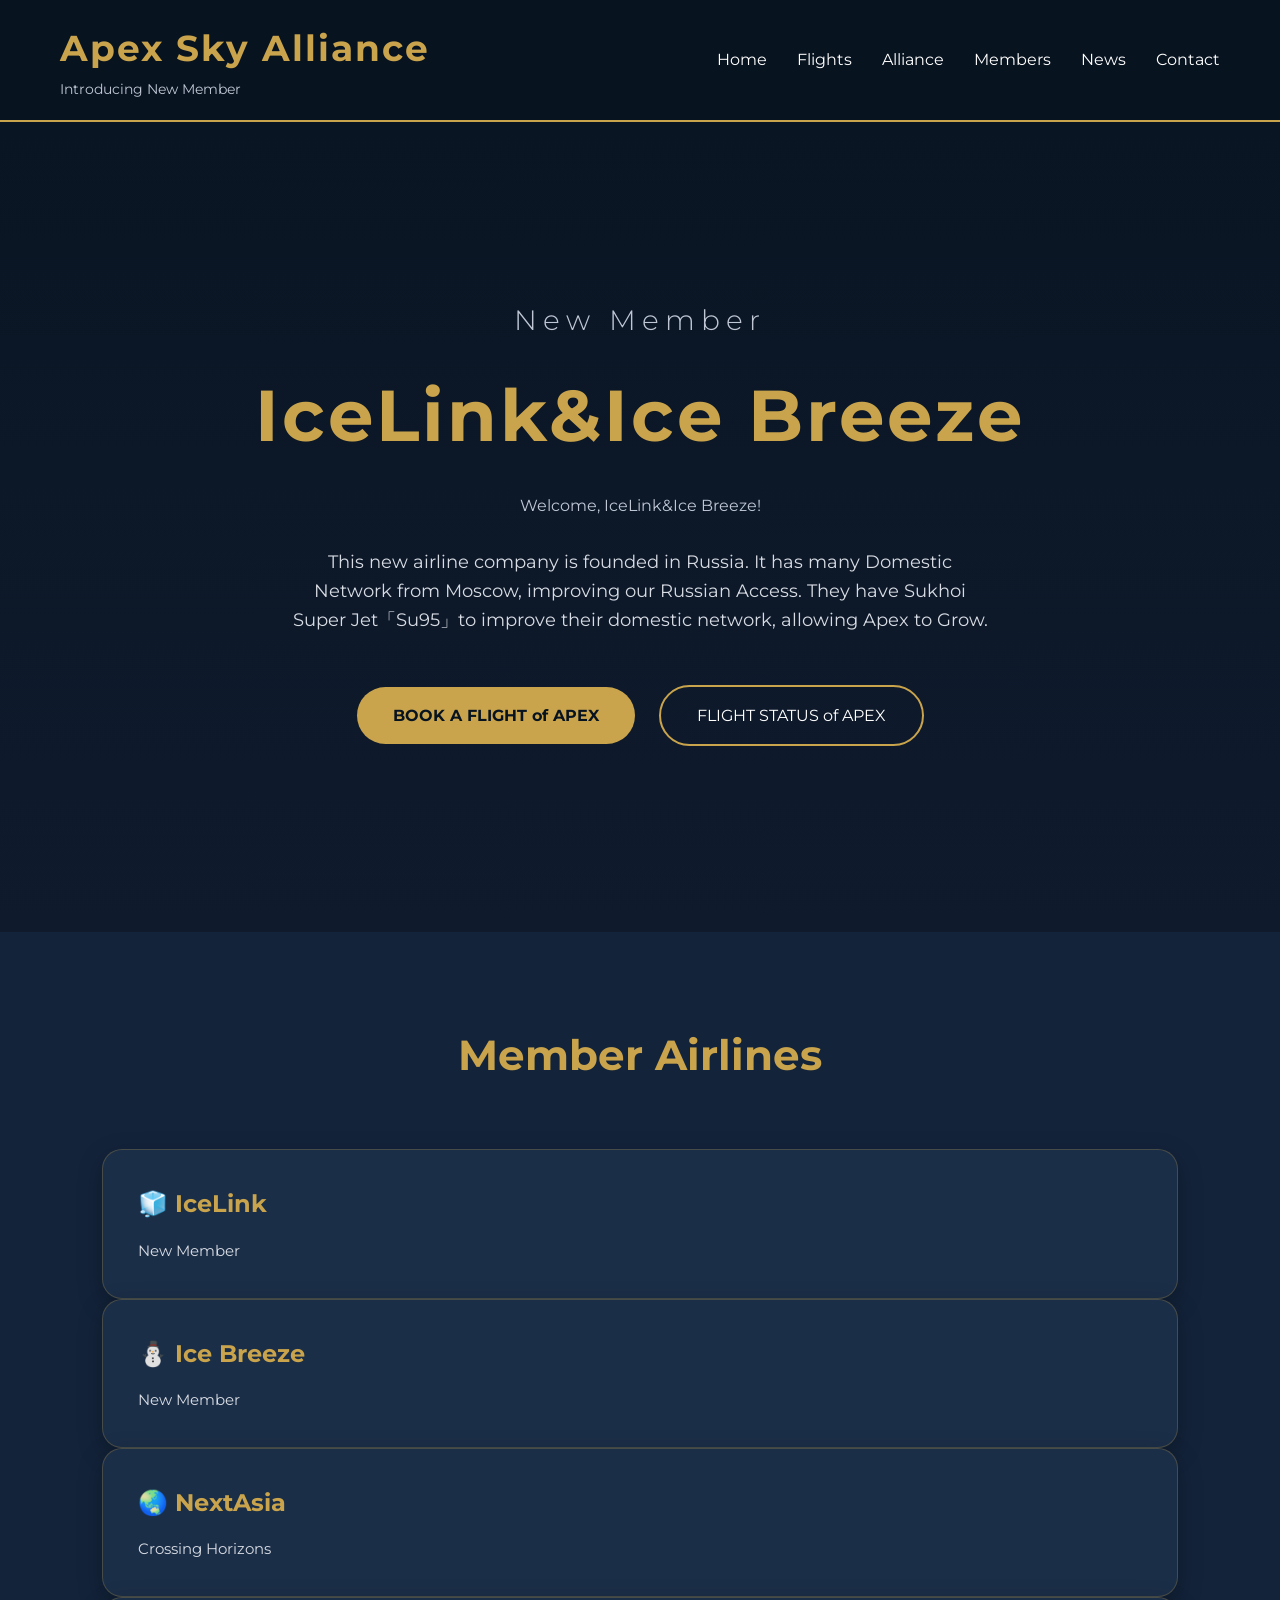
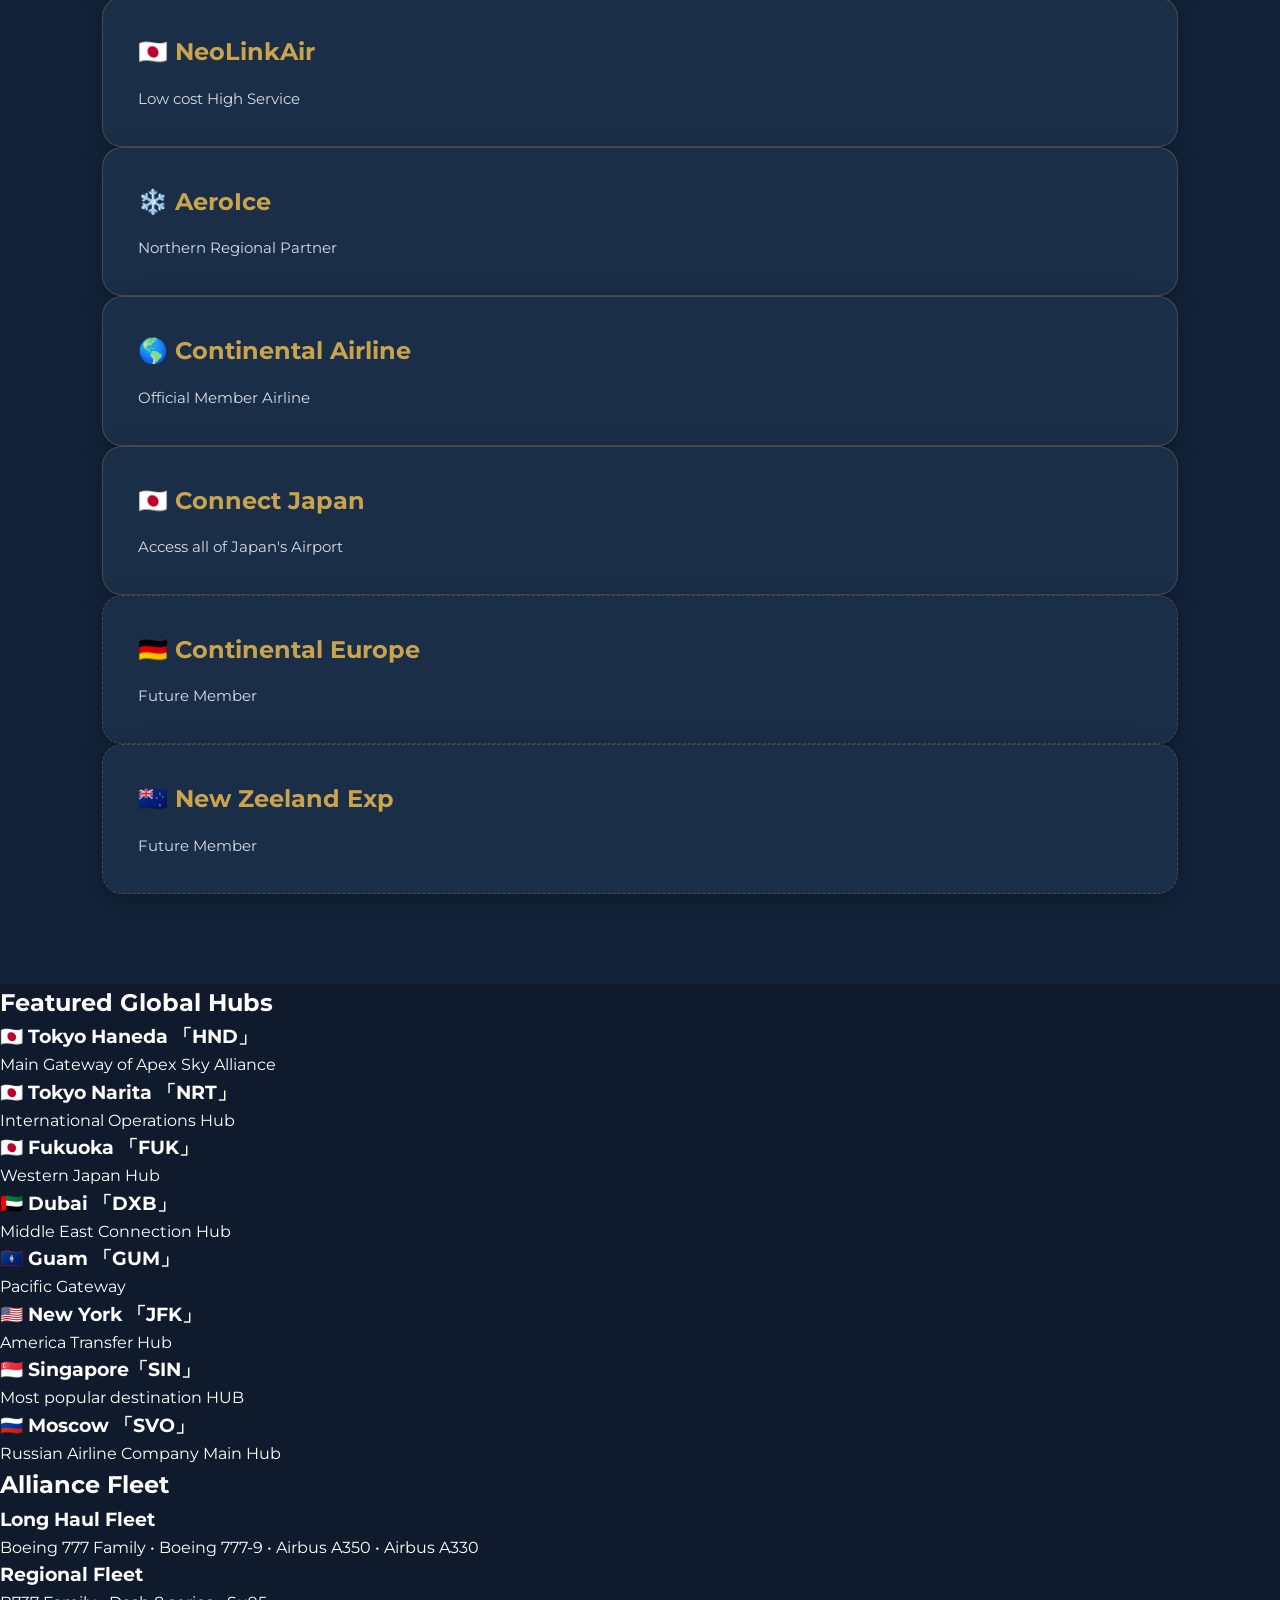
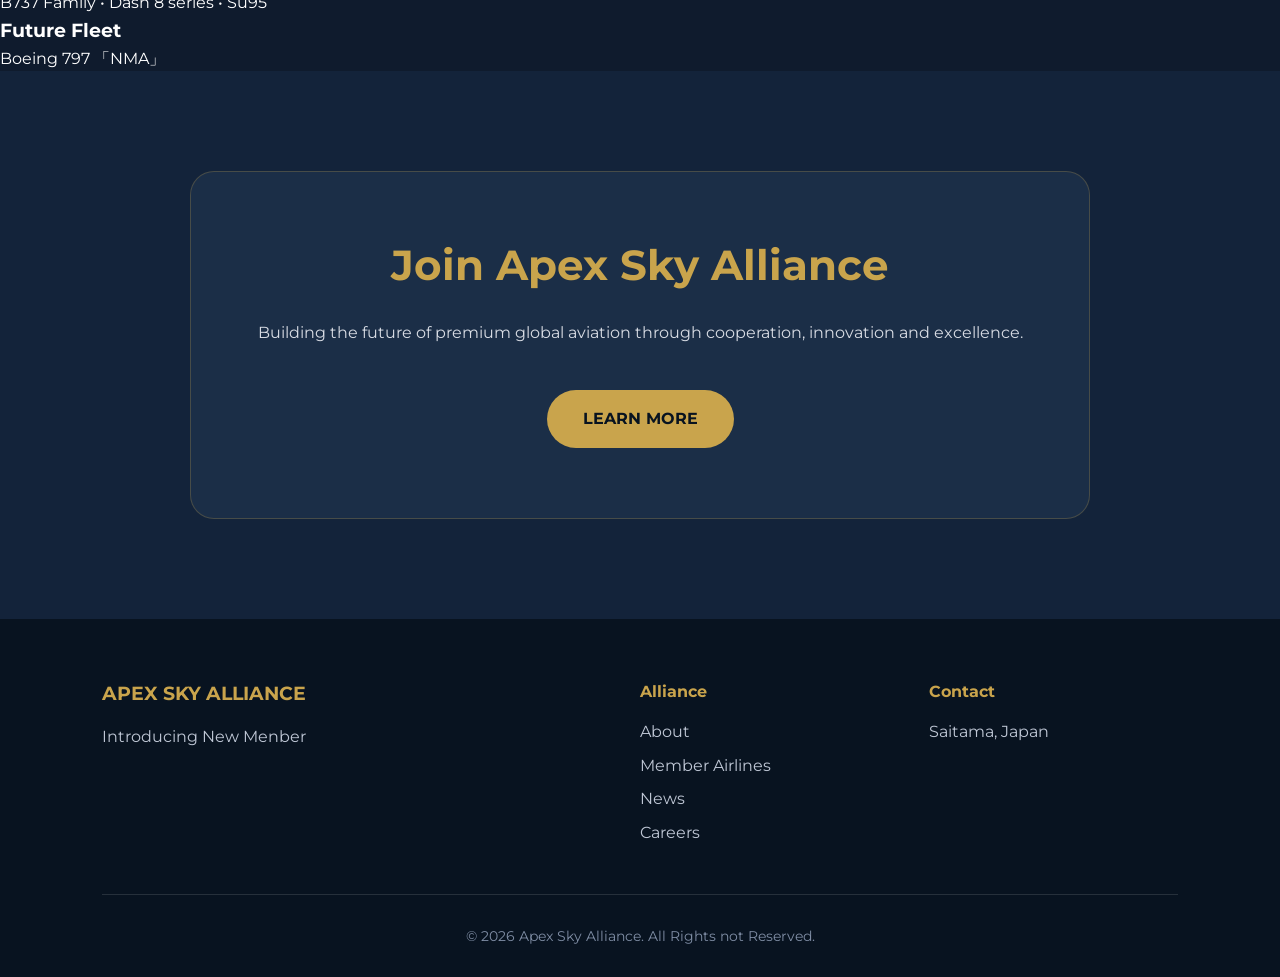
==== index.html @ 6e332acf "Fix spelling of 'Member' in index.html" ====
<!DOCTYPE html>
<html lang="en">

<head>

<meta charset="UTF-8">
<meta name="viewport" content="width=device-width, initial-scale=1.0">

<title>APEX Sky Alliance</title>

<link rel="stylesheet" href="style.css">

<link rel="preconnect" href="https://fonts.googleapis.com">

<link rel="preconnect" href="https://fonts.gstatic.com" crossorigin>

<link href="https://fonts.googleapis.com/css2?family=Montserrat:wght@300;400;500;600;700&display=swap" rel="stylesheet">

</head>

<body>

<header>

<div class="logo">

<h1>Apex Sky Alliance</h1>

<p>Introducing New Member</p>

</div>

<nav>

<ul>

<li><a href="#">Home</a></li>

<li><a href="#">Flights</a></li>

<li><a href="#">Alliance</a></li>

<li><a href="#">Members</a></li>

<li><a href="#">News</a></li>

<li><a href="#">Contact</a></li>

</ul>

</nav>

</header>

<section class="hero">

<div class="hero-content">

<h2>New Member</h2>

<h1>IceLink&Ice Breeze</h1>

<p class="subtitle">

Welcome, IceLink&Ice Breeze!

</p>

<p class="description">

This new airline company is founded in Russia. It has many Domestic Network from Moscow, improving our Russian Access.
They have Sukhoi Super Jet「Su95」to improve their domestic network, allowing Apex to Grow.



</p>

<div class="hero-buttons">

<a href="#" class="gold-btn">

BOOK A FLIGHT of APEX

</a>

<a href="#" class="outline-btn">

FLIGHT STATUS of APEX

</a>

</div>

</div>

</section>

<section class="members">

<h2>Member Airlines</h2>


  <div class="member-card">
<h3>🧊 IceLink</h3>
<p>New Member</p>
</div>

  <div class="member-card">
<h3>⛄️ Ice Breeze</h3>
<p>New Member</p>
</div>

<div class="member-card">
<h3>🌏 NextAsia</h3>
<p>Crossing Horizons</p>
</div>

<div class="member-card">
<h3>🇯🇵 NeoLinkAir</h3>
<p>Low cost High Service</p>
</div>

<div class="member-card">
<h3>❄️ AeroIce</h3>
<p>Northern Regional Partner</p>
</div>

<div class="member-card">
<h3>🌎 Continental Airline</h3>
<p>Official Member Airline</p>
</div>

  <div class="member-card">
<h3>🇯🇵 Connect Japan</h3>
<p>Access all of Japan's Airport</p>
</div>
</div>
  

  <div class="member-card future">
<h3>🇩🇪 Continental Europe</h3>
<p>Future Member</p>
</div>
</div>

  <div class="member-card future">
<h3>🇳🇿 New Zeeland Exp</h3>
<p>Future Member</p>
</div>
</div>


</section>

<section class="hubs">

<h2>Featured Global Hubs</h2>

<div class="hub-grid">

<div class="hub-card">
<h3>🇯🇵 Tokyo Haneda 「HND」</h3>
<p>Main Gateway of Apex Sky Alliance</p>
</div>

<div class="hub-card">
<h3>🇯🇵 Tokyo Narita 「NRT」</h3>
<p>International Operations Hub</p>
</div>

<div class="hub-card">
<h3>🇯🇵 Fukuoka 「FUK」</h3>
<p>Western Japan Hub</p>
</div>

<div class="hub-card">
<h3>🇦🇪 Dubai 「DXB」</h3>
<p>Middle East Connection Hub</p>
</div>

<div class="hub-card">
<h3>🇬🇺 Guam 「GUM」</h3>
<p>Pacific Gateway</p>
</div>

<div class="hub-card">
<h3>🇺🇸 New York 「JFK」</h3>
<p> America Transfer Hub</p>
</div>

<div class="hub-card">
<h3>🇸🇬 Singapore「SIN」</h3>
<p> Most popular destination HUB</p>
</div>

<div class="hub-card">
<h3>🇷🇺 Moscow 「SVO」</h3>
<p> Russian Airline Company Main Hub</p>
</div>

</div>

</section>

<section class="fleet">

<h2>Alliance Fleet</h2>

<div class="fleet-grid">

<div class="fleet-card">

<h3>Long Haul Fleet</h3>

<p>
Boeing 777 Family • Boeing 777-9 • Airbus A350 • Airbus A330
</p>

</div>

<div class="fleet-card">

<h3>Regional Fleet</h3>

<p>
B737 Family • Dash 8 series • Su95
</p>

</div>

<div class="fleet-card">

<h3>Future Fleet</h3>

<p>
Boeing 797 「NMA」
</p>

</div>

</div>

</section>

<section class="join">

<div class="join-box">

<h2>Join Apex Sky Alliance</h2>

<p>

Building the future of premium global aviation through
cooperation, innovation and excellence.

</p>

<a href="#" class="gold-btn">

LEARN MORE

</a>

</div>

</section>

<footer>

<div class="footer-container">

<div>

<h3>APEX SKY ALLIANCE</h3>

<p>Introducing New Menber</p>

</div>

<div>

<h4>Alliance</h4>

<ul>

<li>About</li>

<li>Member Airlines</li>

<li>News</li>

<li>Careers</li>

</ul>

</div>

<div>

<h4>Contact</h4>

<p>Saitama, Japan</p>

</div>

</div>

<hr>

<p class="copyright">

© 2026 Apex Sky Alliance. All Rights not Reserved.

</p>

</footer>

<script src="script.js"></script>

</body>

</html>
---- style.css ----
/* ===========================
   Apex Sky Alliance
   Official Style Sheet
=========================== */

*{
    margin:0;
    padding:0;
    box-sizing:border-box;
}

body{
    font-family:'Montserrat',sans-serif;
    background:#0F1B2D;
    color:#ffffff;
    line-height:1.6;
}

header{
    background:#081320;
    border-bottom:2px solid #C9A44C;
    display:flex;
    justify-content:space-between;
    align-items:center;
    padding:20px 60px;
}

.logo h1{
    color:#C9A44C;
    font-size:36px;
    letter-spacing:2px;
}

.logo p{
    color:#BFC7D5;
    font-size:14px;
}

nav ul{
    display:flex;
    gap:30px;
    list-style:none;
}

nav a{
    color:white;
    text-decoration:none;
    transition:0.3s;
}

nav a:hover{
    color:#C9A44C;
}

.hero{
    padding:120px 10%;
    text-align:center;
}

.hero h1{
    font-size:64px;
    color:#C9A44C;
}

.hero h2{
    font-size:28px;
    font-weight:300;
}

.subtitle{
    color:#BFC7D5;
    margin-top:20px;
}

/* ===========================
   Hero Section
=========================== */

.hero{

    min-height:90vh;

    display:flex;

    justify-content:center;

    align-items:center;

    text-align:center;

    background:linear-gradient(rgba(8,19,32,0.75),
    rgba(15,27,45,0.90)),
    url("images/hero.jpg");

    background-size:cover;

    background-position:center;

    padding:80px 30px;

}

.hero-content{

    max-width:900px;

}

.hero h2{

    color:#BFC7D5;

    letter-spacing:6px;

    font-weight:300;

    margin-bottom:15px;

}

.hero h1{

    font-size:72px;

    color:#C9A44C;

    margin-bottom:20px;

    letter-spacing:3px;

}

.description{

    color:#D8DCE4;

    font-size:18px;

    max-width:700px;

    margin:30px auto;

}

.hero-buttons{

    margin-top:40px;

}

.gold-btn{

    display:inline-block;

    background:#C9A44C;

    color:#081320;

    text-decoration:none;

    padding:16px 36px;

    border-radius:40px;

    font-weight:700;

    margin:10px;

    transition:0.3s;

}

.gold-btn:hover{

    background:#E4C36A;

    transform:translateY(-3px);

}

.outline-btn{

    display:inline-block;

    border:2px solid #C9A44C;

    color:white;

    text-decoration:none;

    padding:16px 36px;

    border-radius:40px;

    margin:10px;

    transition:0.3s;

}

.outline-btn:hover{

    background:#C9A44C;

    color:#081320;

}

/* ===========================
   Member Airlines
=========================== */

.members{

    padding:90px 8%;

    background:#13233A;

}

.members h2{

    text-align:center;

    color:#C9A44C;

    font-size:42px;

    margin-bottom:60px;

}

.member-grid{

    display:grid;

    grid-template-columns:repeat(auto-fit,minmax(280px,1fr));

    gap:30px;

}

.member-card{

    background:#1B2E47;

    border:1px solid rgba(201,164,76,0.25);

    border-radius:20px;

    padding:35px;

    transition:.35s;

    box-shadow:0 8px 25px rgba(0,0,0,.25);

}

.member-card:hover{

    transform:translateY(-8px);

    border-color:#C9A44C;

    box-shadow:0 15px 35px rgba(201,164,76,.25);

}

.member-card h3{

    color:#C9A44C;

    font-size:24px;

    margin-bottom:15px;

}

.member-card p{

    color:#D8DCE4;

    font-size:15px;

}

.future{

    opacity:.75;

    border-style:dashed;

}

/* ===========================
   Statistics
=========================== */

.statistics{

    padding:90px 8%;

    background:#0F1B2D;

}

.statistics h2{

    text-align:center;

    color:#C9A44C;

    margin-bottom:50px;

    font-size:42px;

}

.stats-grid{

    display:grid;

    grid-template-columns:repeat(auto-fit,minmax(220px,1fr));

    gap:30px;

}

.stat{

    background:#1B2E47;

    border-radius:18px;

    text-align:center;

    padding:40px 20px;

}

.stat h1{

    font-size:56px;

    color:#C9A44C;

}

.stat p{

    color:#D8DCE4;

    margin-top:10px;

}

/* ===========================
   Alliance Network
=========================== */

.network{

    padding:100px 8%;

    background:#13233A;

}

.network h2{

    text-align:center;

    color:#C9A44C;

    font-size:42px;

    margin-bottom:60px;

}

.network-container{

    display:grid;

    grid-template-columns:1.3fr 1fr;

    gap:50px;

    align-items:center;

}

.network-map img{

    width:100%;

    border-radius:20px;

    box-shadow:0 15px 40px rgba(0,0,0,.35);

}

.network-info{

    background:#1B2E47;

    padding:40px;

    border-radius:20px;

    border:1px solid rgba(201,164,76,.25);

}

.network-info h3{

    color:#C9A44C;

    margin-bottom:20px;

    font-size:30px;

}

.network-info p{

    margin:15px 0;

    color:#D8DCE4;

}

/* ===========================
   News
=========================== */

.news{

    padding:100px 8%;

    background:#0F1B2D;

}

.news h2{

    text-align:center;

    color:#C9A44C;

    margin-bottom:60px;

    font-size:42px;

}

.news-container{

    display:grid;

    grid-template-columns:repeat(auto-fit,minmax(300px,1fr));

    gap:30px;

}

.news-card{

    background:#1B2E47;

    padding:35px;

    border-radius:20px;

    transition:.3s;

}

.news-card:hover{

    transform:translateY(-8px);

}

.news-card h3{

    color:#C9A44C;

    margin-bottom:20px;

}

.news-card p{

    color:#D8DCE4;

}

/* ===========================
   Footer
=========================== */

.join{

    padding:100px 8%;

    background:#13233A;

}

.join-box{

    max-width:900px;

    margin:auto;

    text-align:center;

    background:#1B2E47;

    border-radius:24px;

    padding:60px 40px;

    border:1px solid rgba(201,164,76,.25);

}

.join-box h2{

    color:#C9A44C;

    font-size:42px;

    margin-bottom:20px;

}

.join-box p{

    color:#D8DCE4;

    margin-bottom:35px;

}

footer{

    background:#081320;

    padding:60px 8% 30px;

}

.footer-container{

    display:grid;

    grid-template-columns:2fr 1fr 1fr;

    gap:40px;

    margin-bottom:40px;

}

.footer-container h3,
.footer-container h4{

    color:#C9A44C;

    margin-bottom:15px;

}

.footer-container p,
.footer-container li{

    color:#BFC7D5;

    list-style:none;

    margin:8px 0;

}

footer hr{

    border:none;

    border-top:1px solid rgba(255,255,255,.12);

    margin:30px 0;

}

.copyright{

    text-align:center;

    color:#7F8DA4;

    font-size:14px;

}

/* ===========================
   Responsive
=========================== */

@media (max-width:900px){

header{

    flex-direction:column;

    gap:20px;

    padding:25px;

}

nav ul{

    flex-wrap:wrap;

    justify-content:center;

    gap:18px;

}

.hero h1{

    font-size:46px;

}

.network-container{

    grid-template-columns:1fr;

}

.footer-container{

    grid-template-columns:1fr;

    text-align:center;

}

}
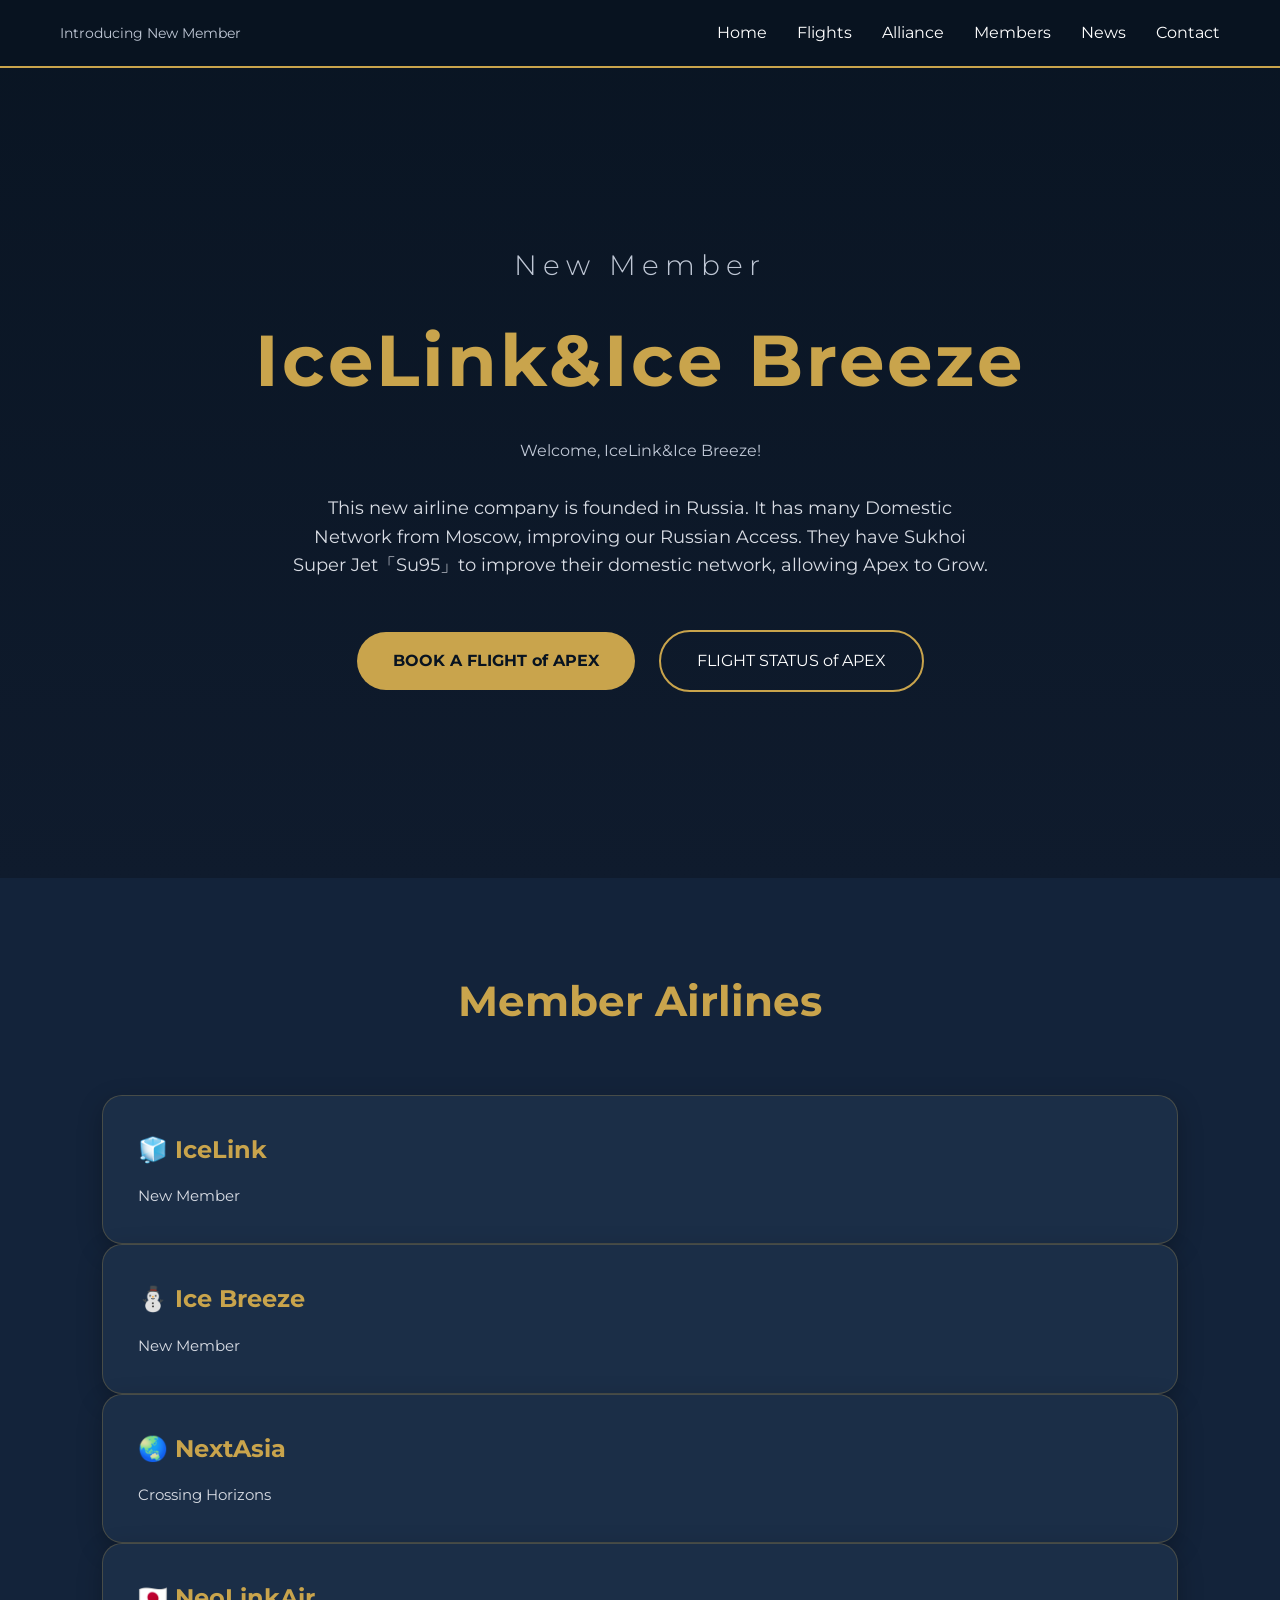
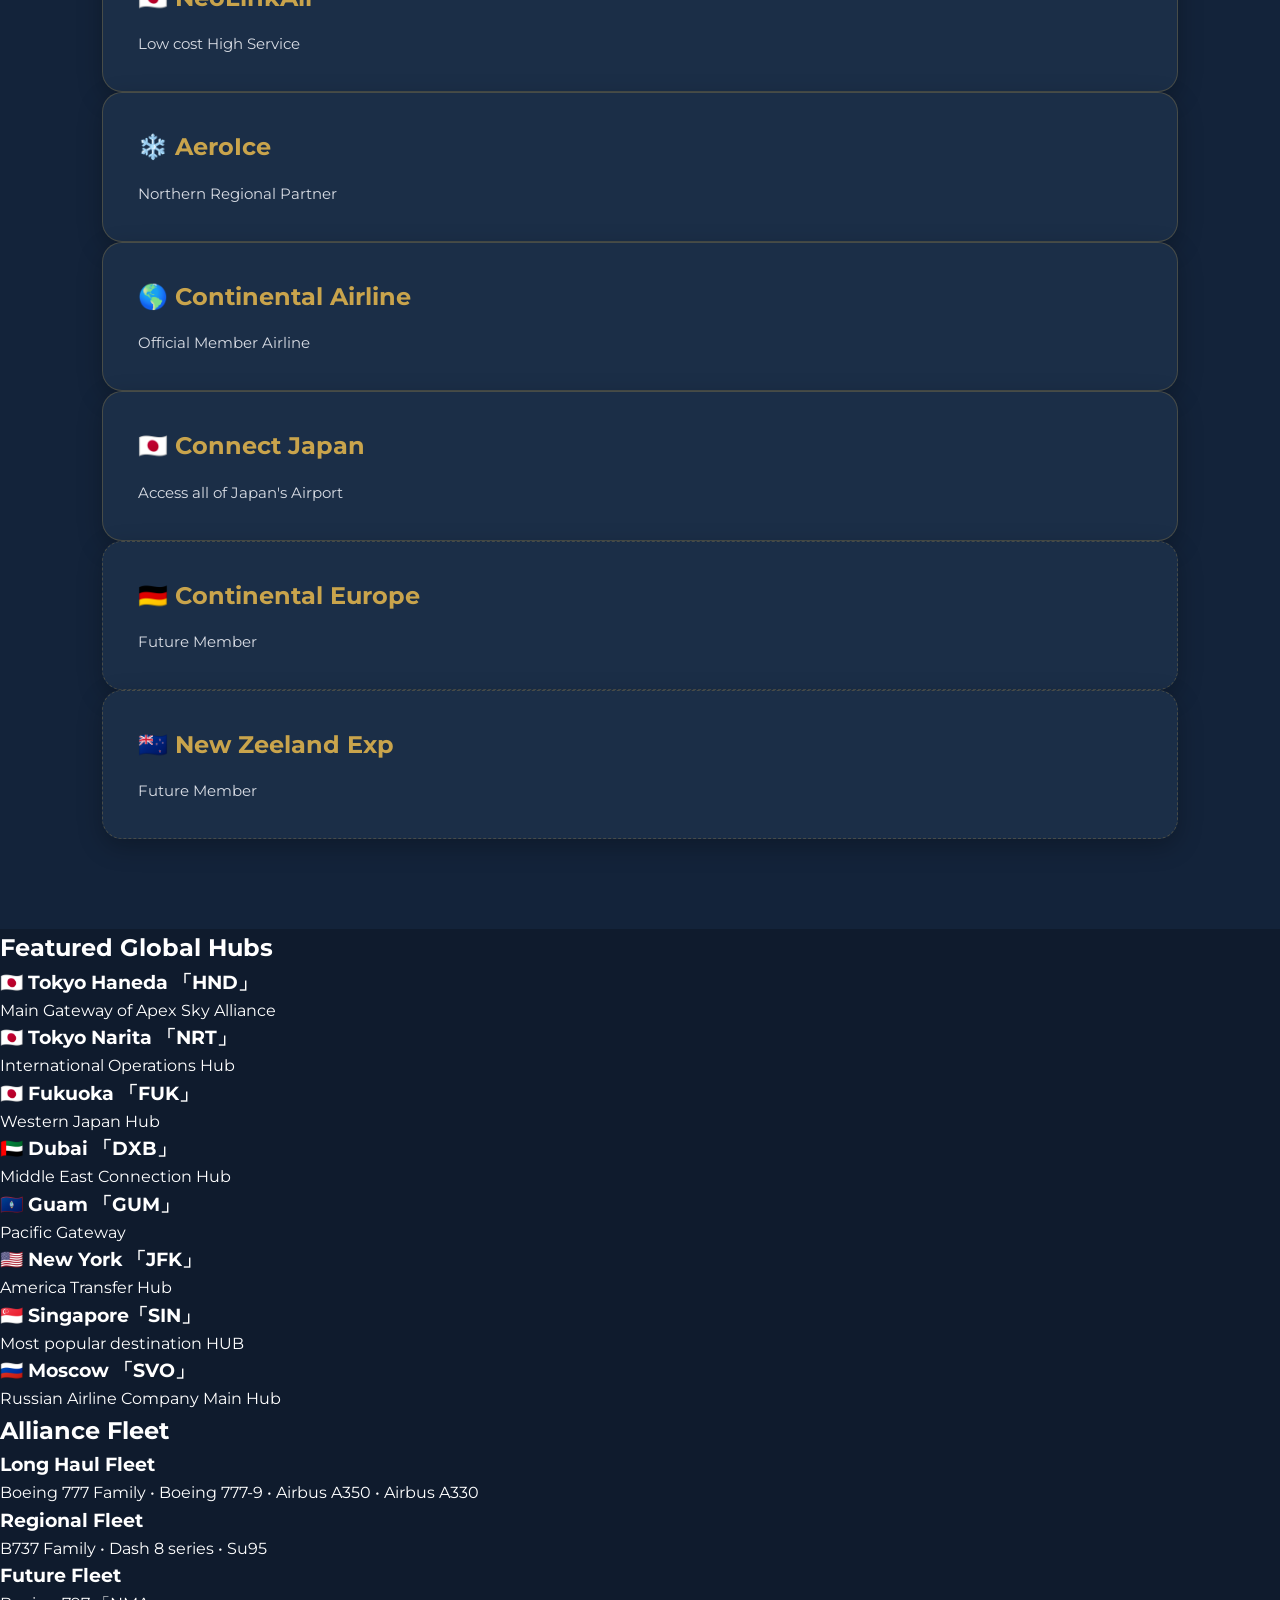
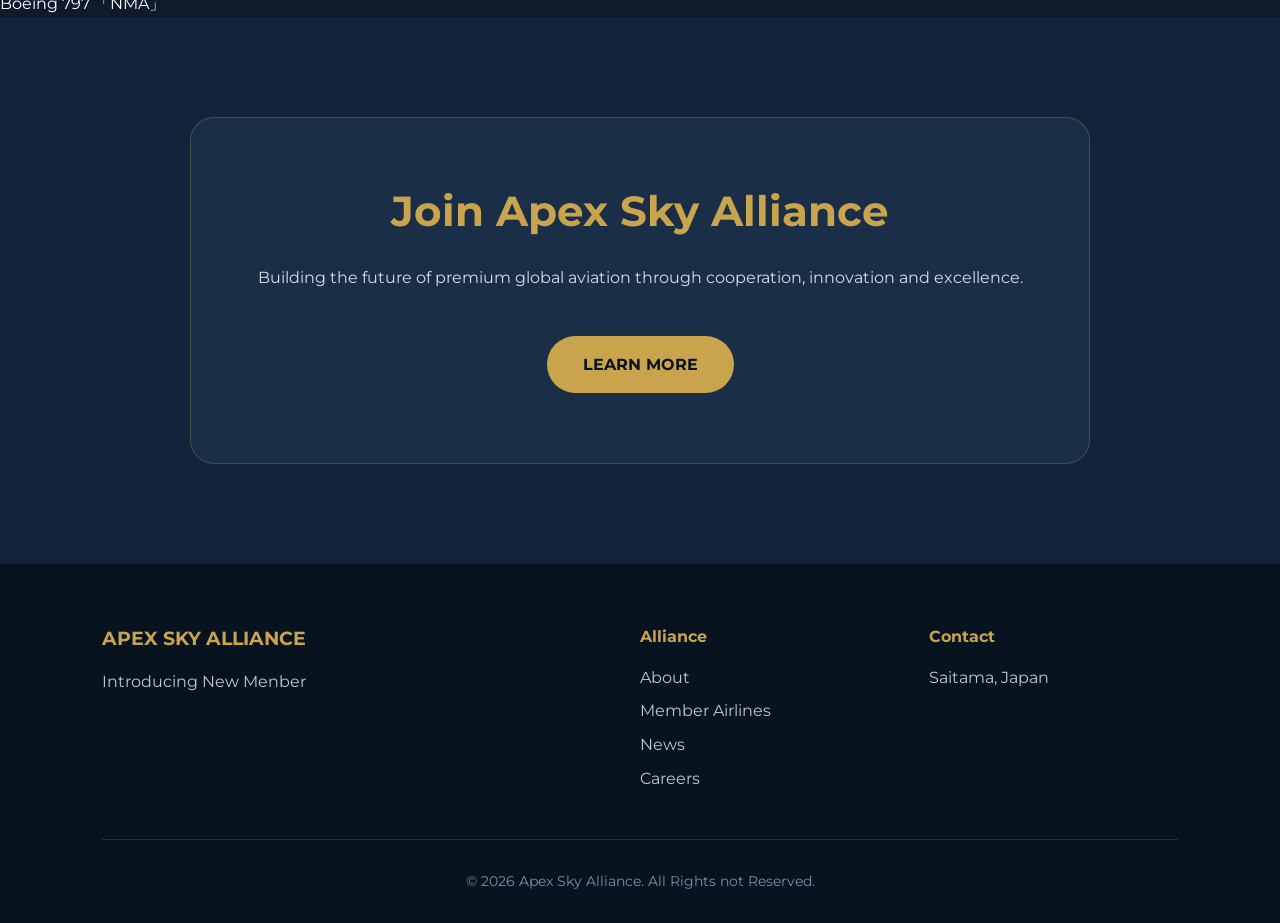
==== commit 6bb209e9: "Fix header text in index.html Corrected header text formatting for consistency." ====
--- a/index.html
+++ b/index.html
@@ -6,7 +6,7 @@
 <meta charset="UTF-8">
 <meta name="viewport" content="width=device-width, initial-scale=1.0">
 
-<title>APEX Sky Alliance</title>
+<title>APEX SKY ALLIANCE</title>
 
 <link rel="stylesheet" href="style.css">
 
@@ -24,7 +24,7 @@
 
 <div class="logo">
 
-<h1>Apex Sky Alliance</h1>
+<h1APEX SKY ALLIANCE</h1>
 
 <p>Introducing New Member</p>
 
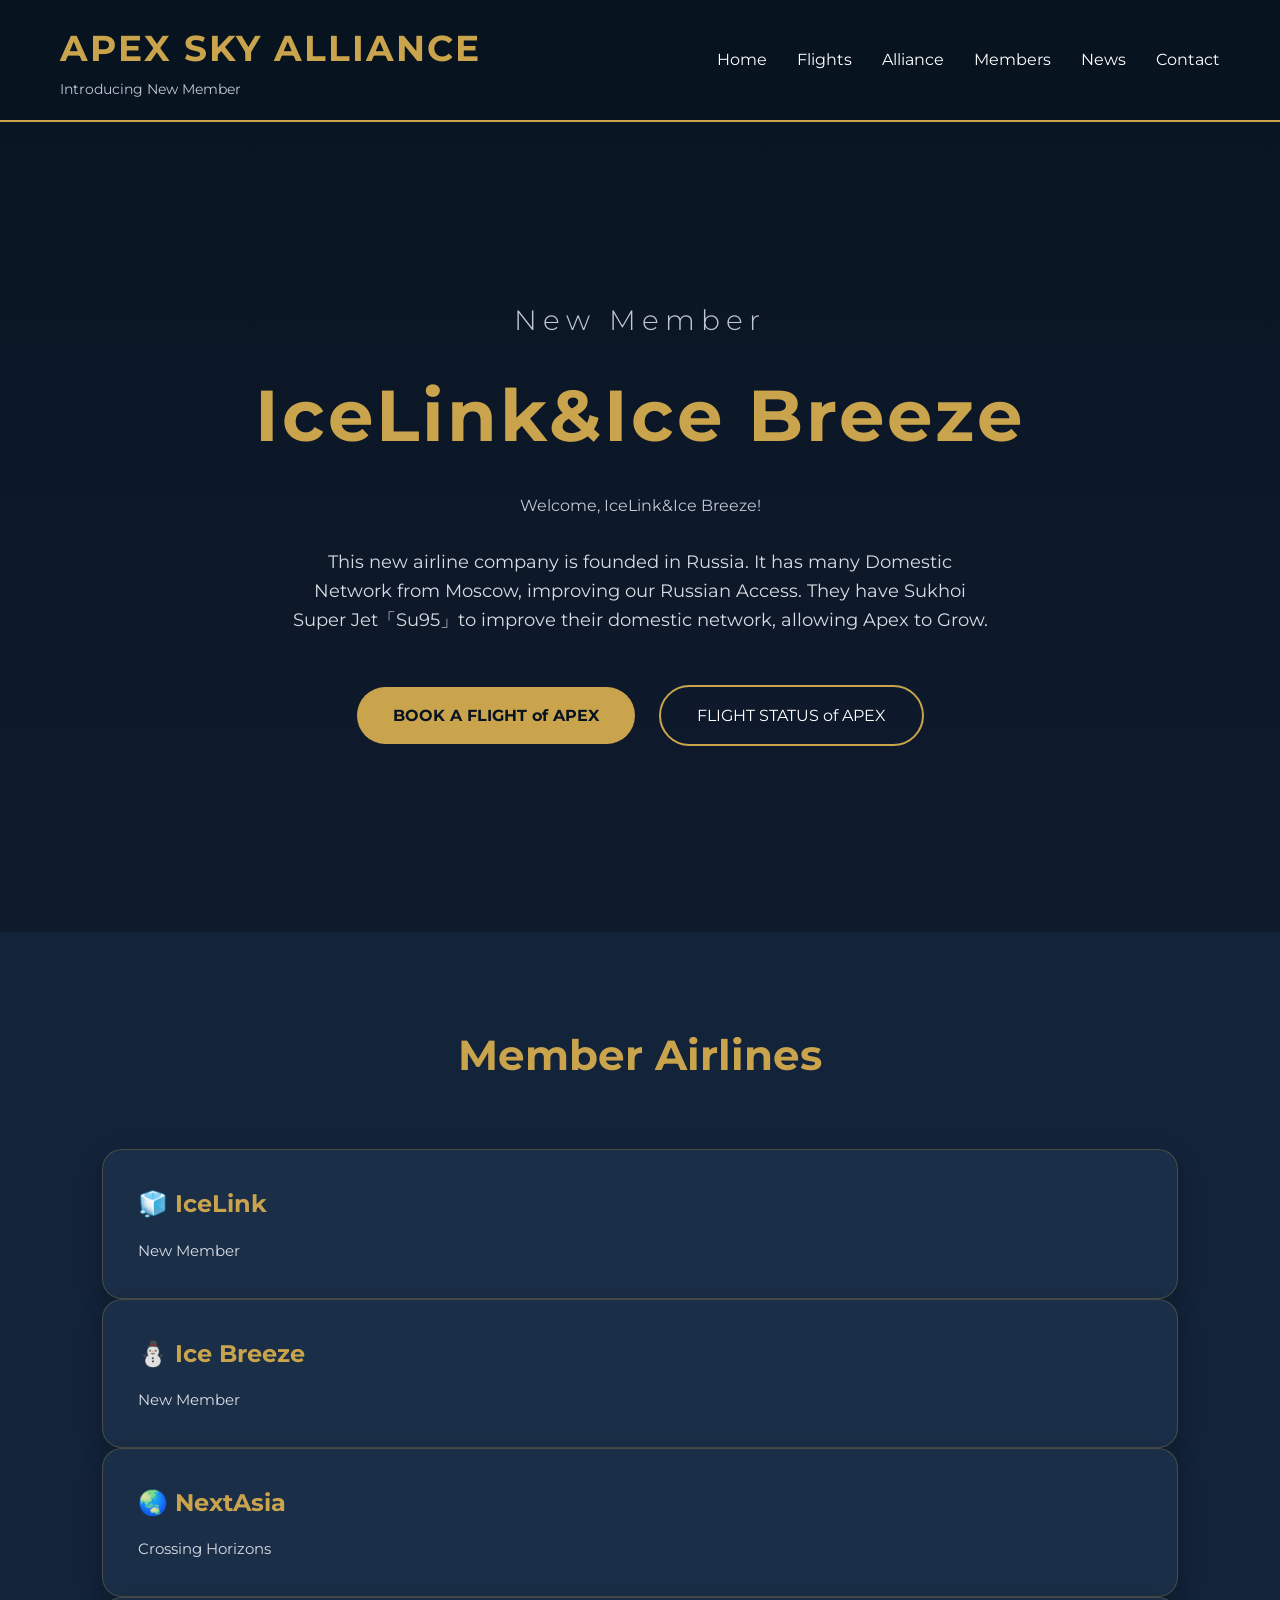
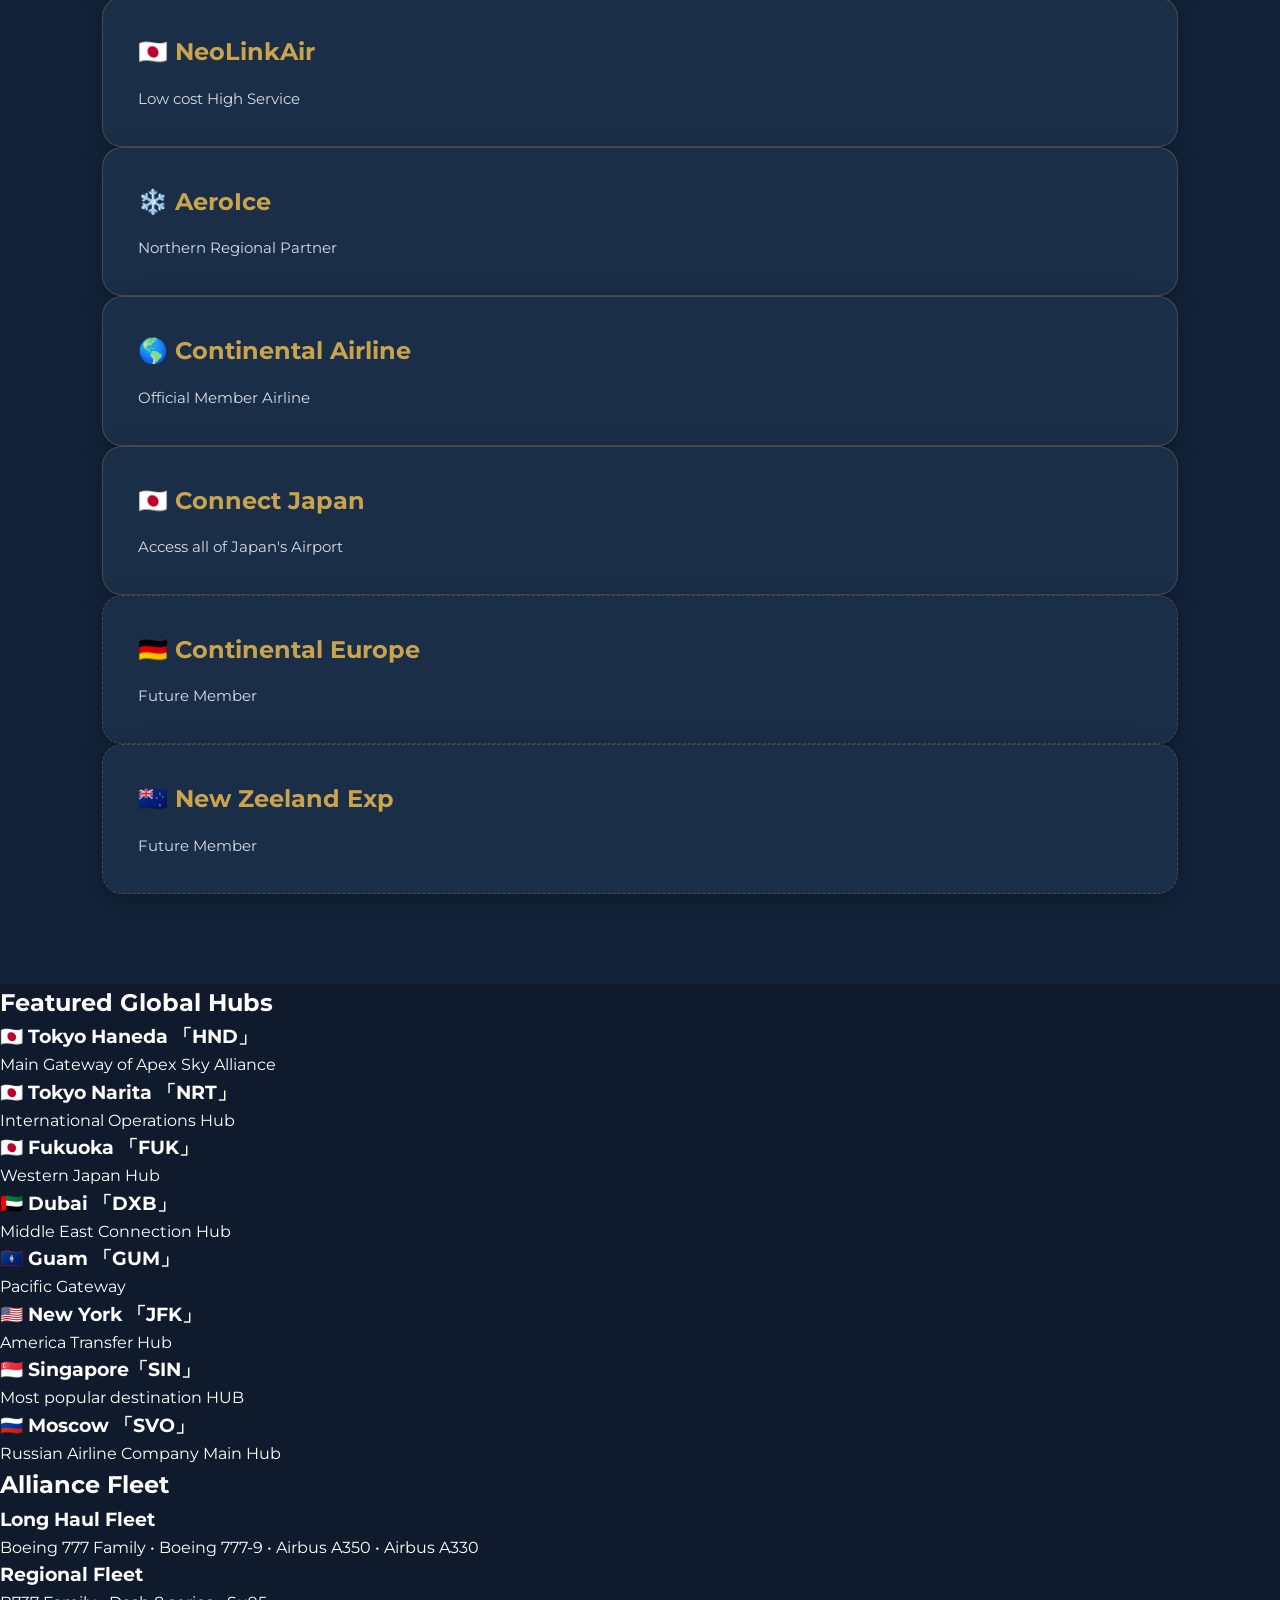
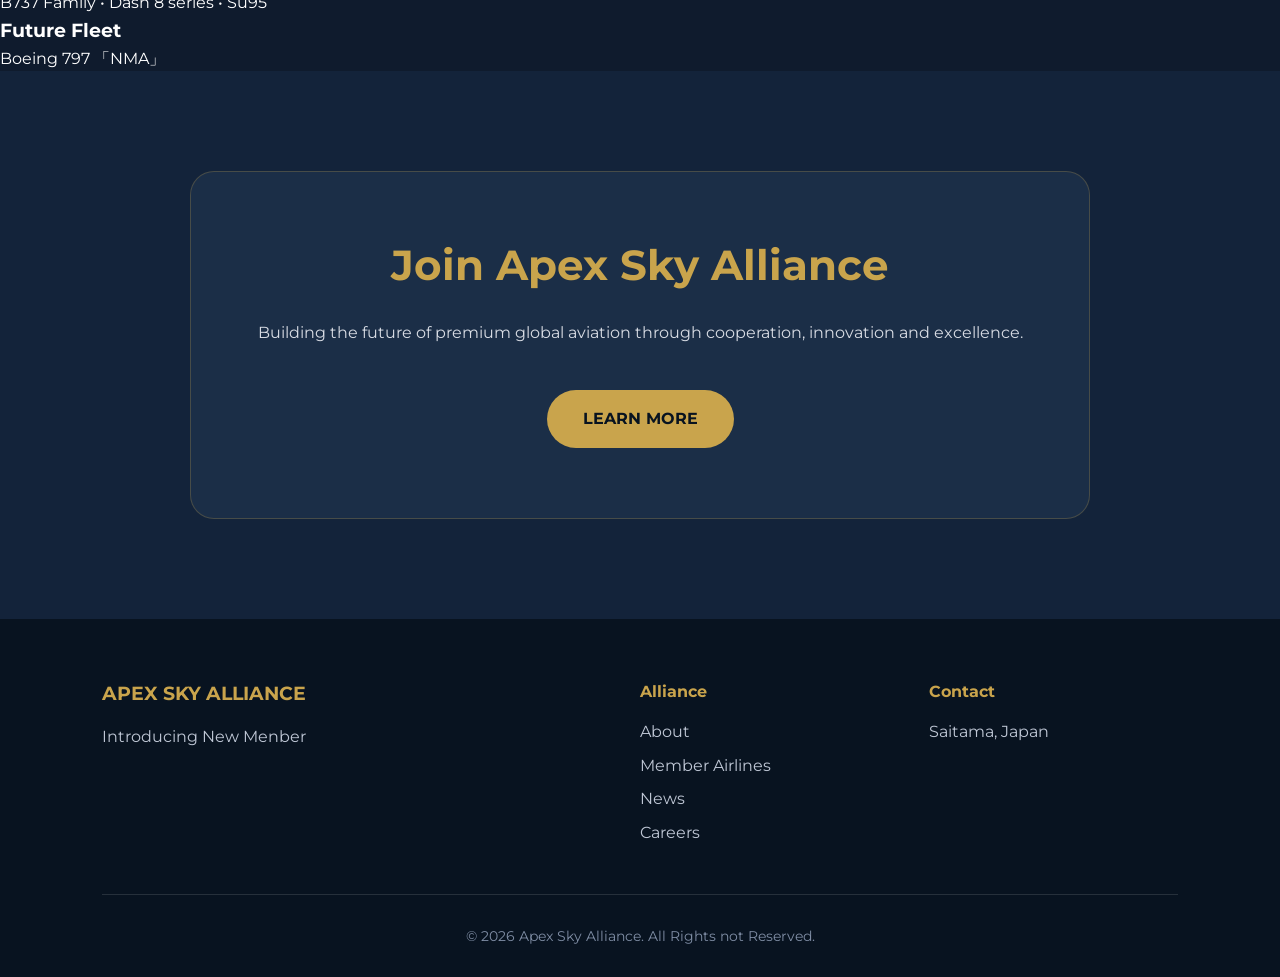
==== commit 11c48dd4: "Fix header tag formatting in index.html" ====
--- a/index.html
+++ b/index.html
@@ -24,7 +24,7 @@
 
 <div class="logo">
 
-<h1APEX SKY ALLIANCE</h1>
+<h1>APEX SKY ALLIANCE</h1>
 
 <p>Introducing New Member</p>
 
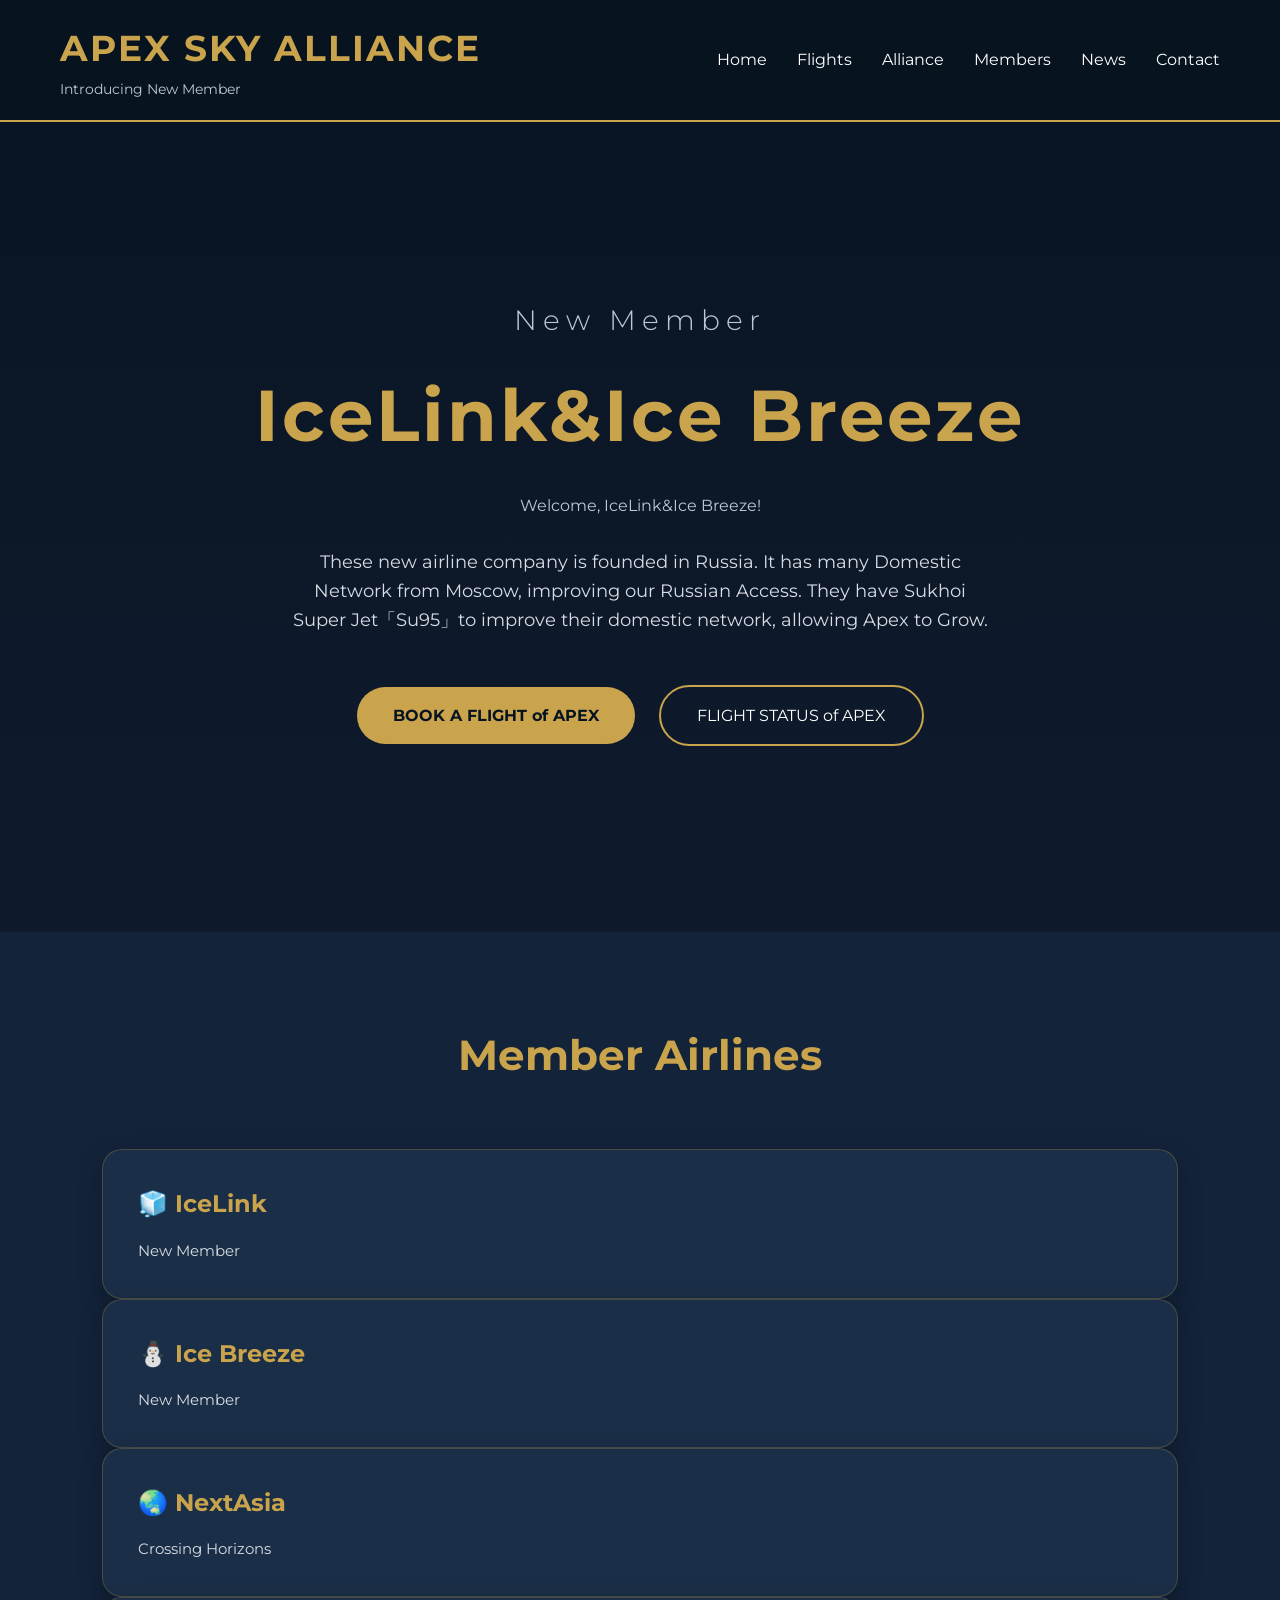
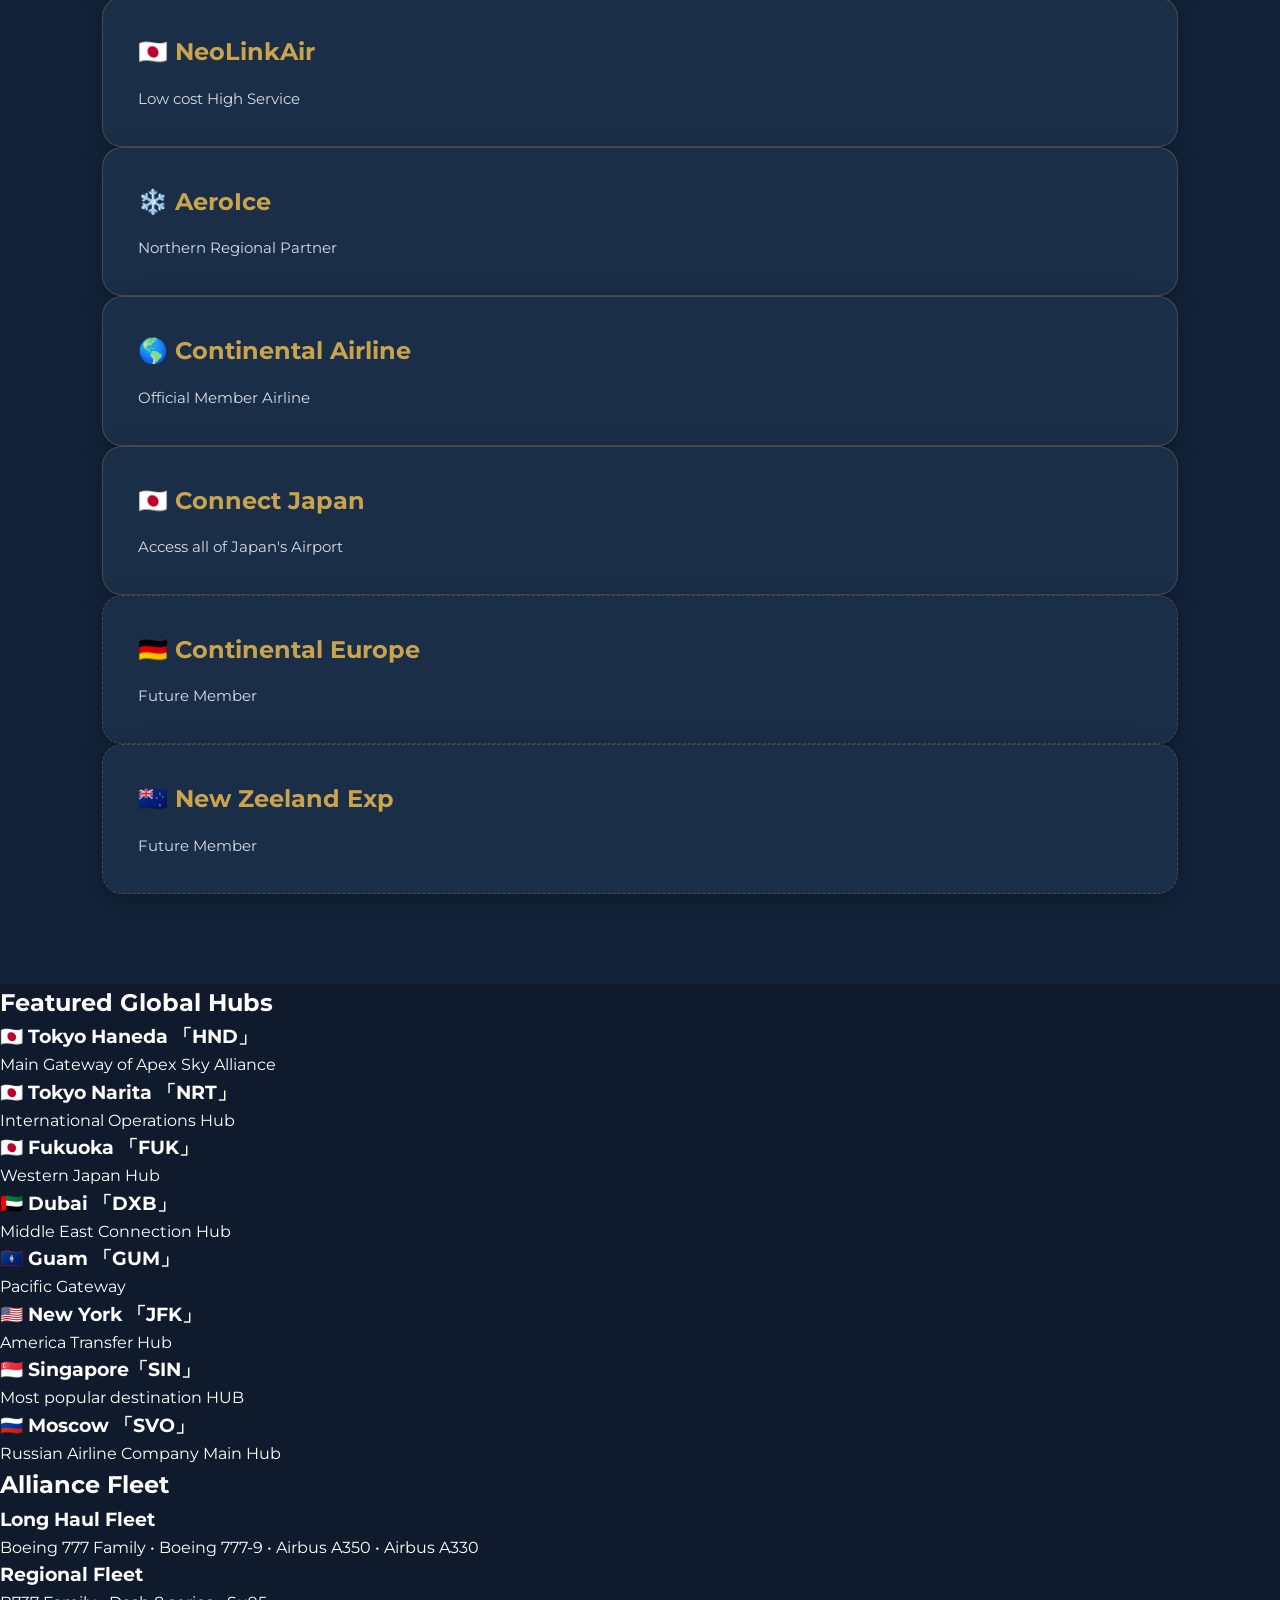
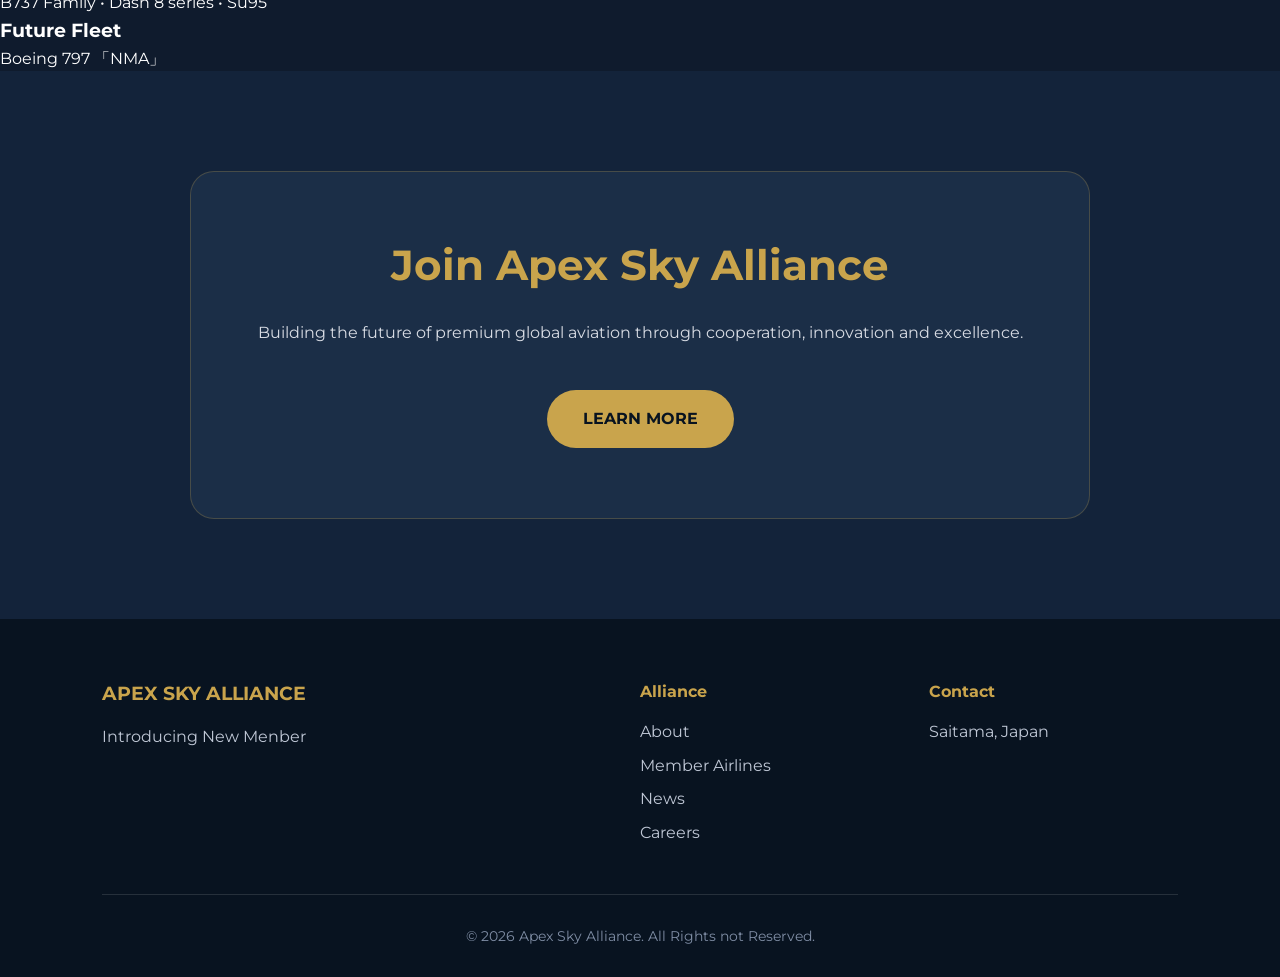
==== commit 12084332: "Update index.html" ====
--- a/index.html
+++ b/index.html
@@ -68,7 +68,7 @@
 
 <p class="description">
 
-This new airline company is founded in Russia. It has many Domestic Network from Moscow, improving our Russian Access.
+These new airline company is founded in Russia. It has many Domestic Network from Moscow, improving our Russian Access.
 They have Sukhoi Super Jet「Su95」to improve their domestic network, allowing Apex to Grow.
 
 
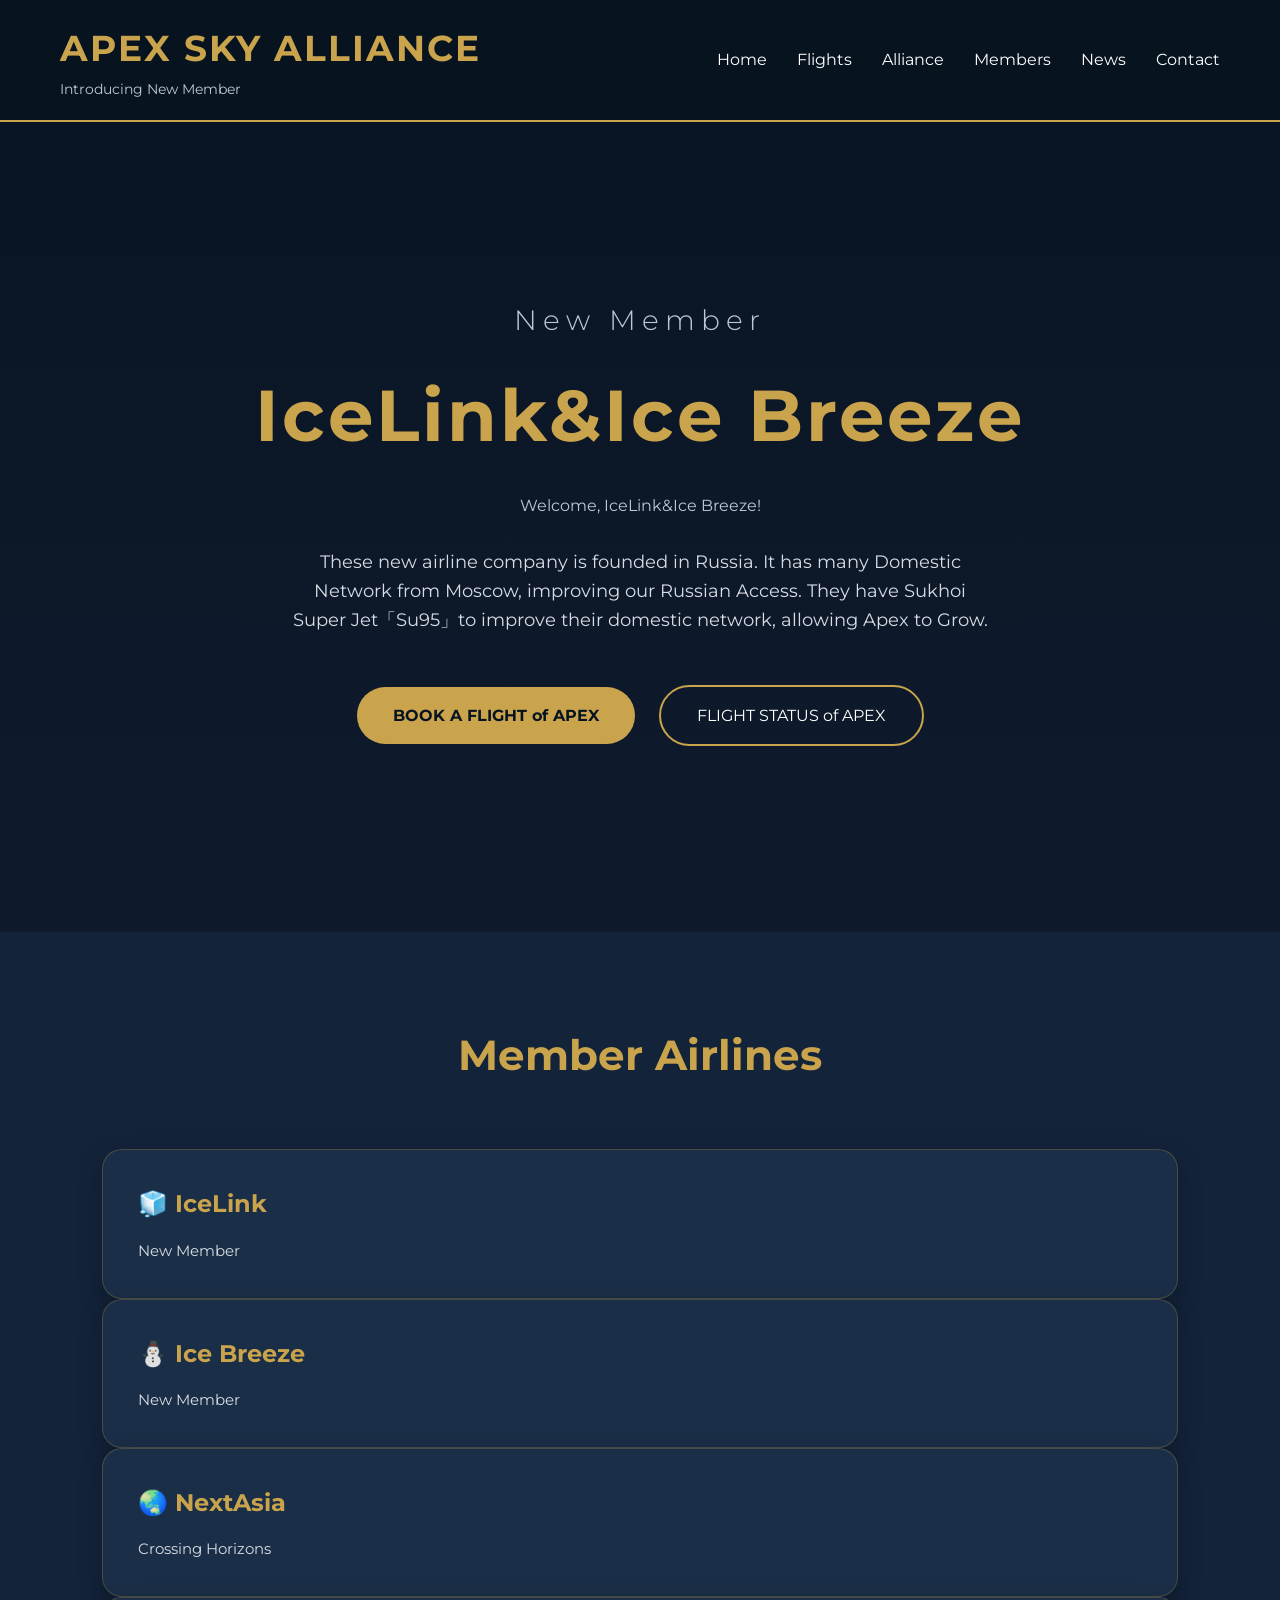
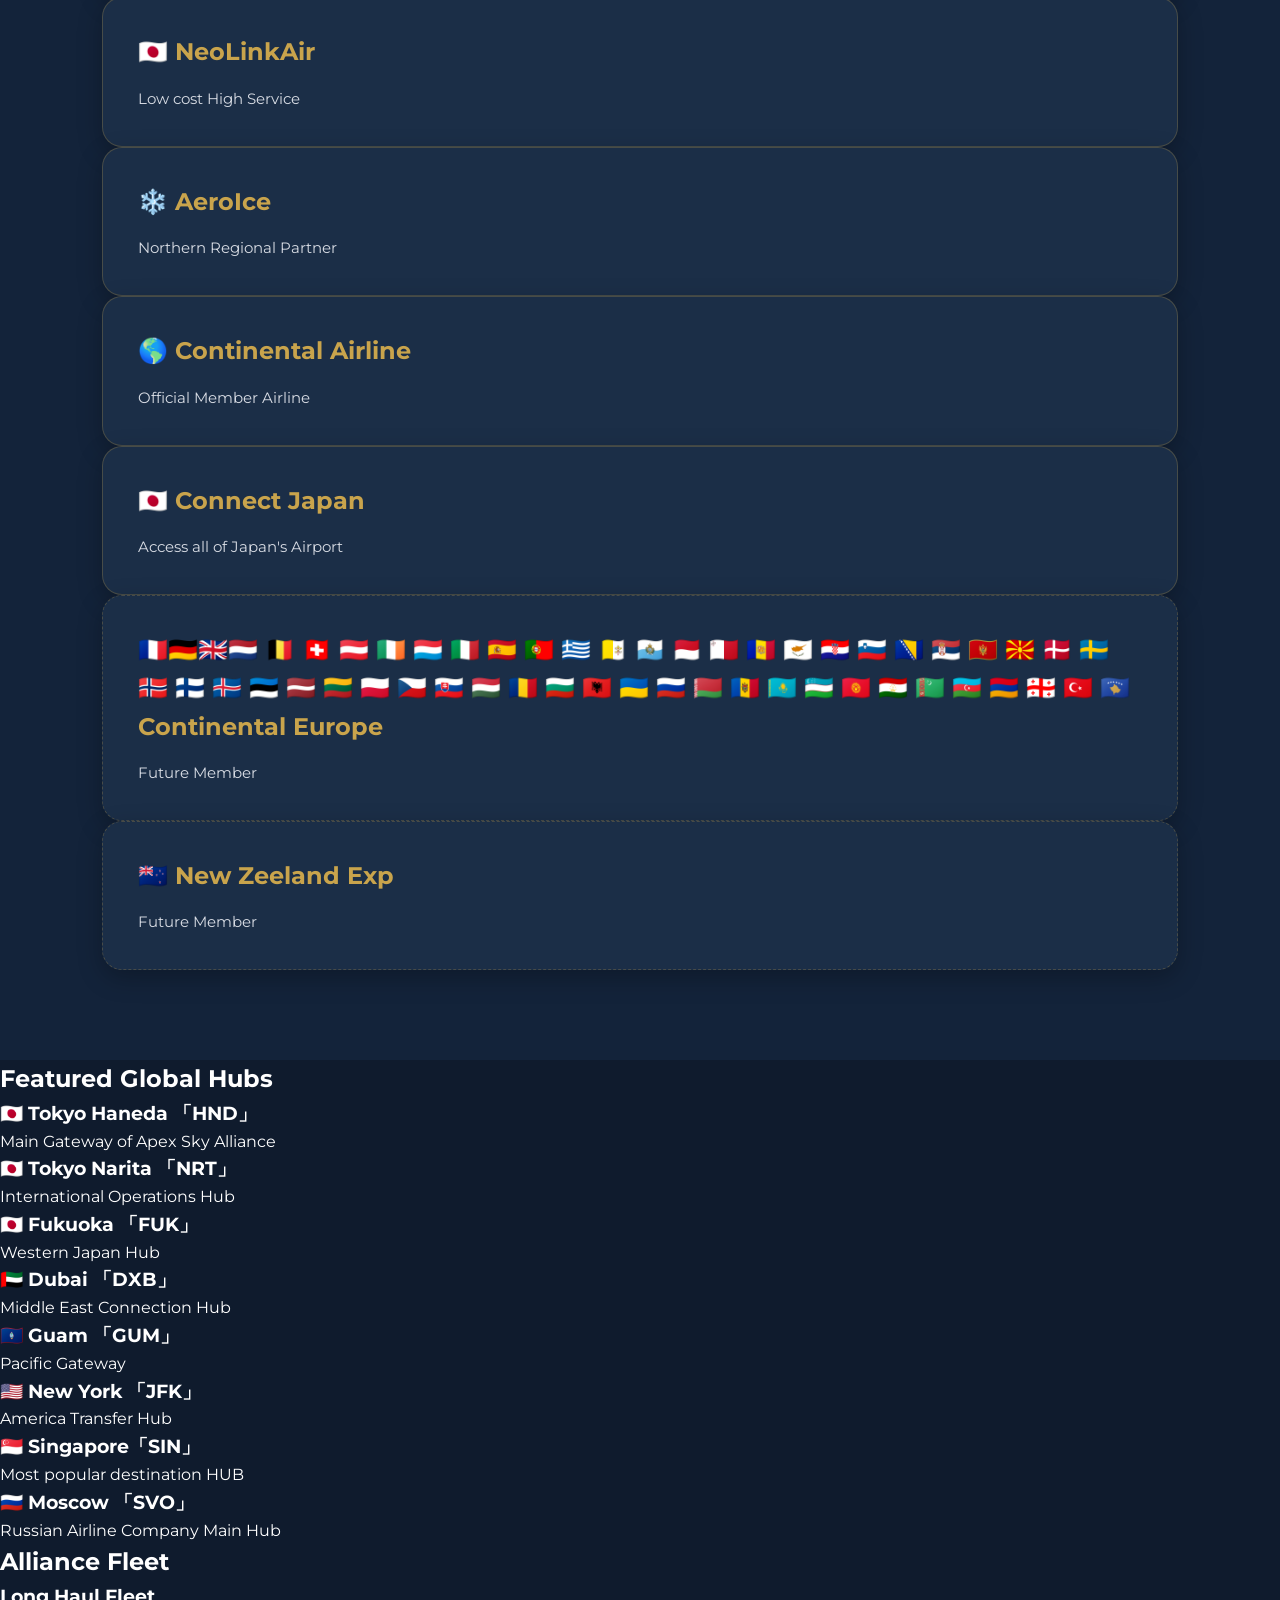
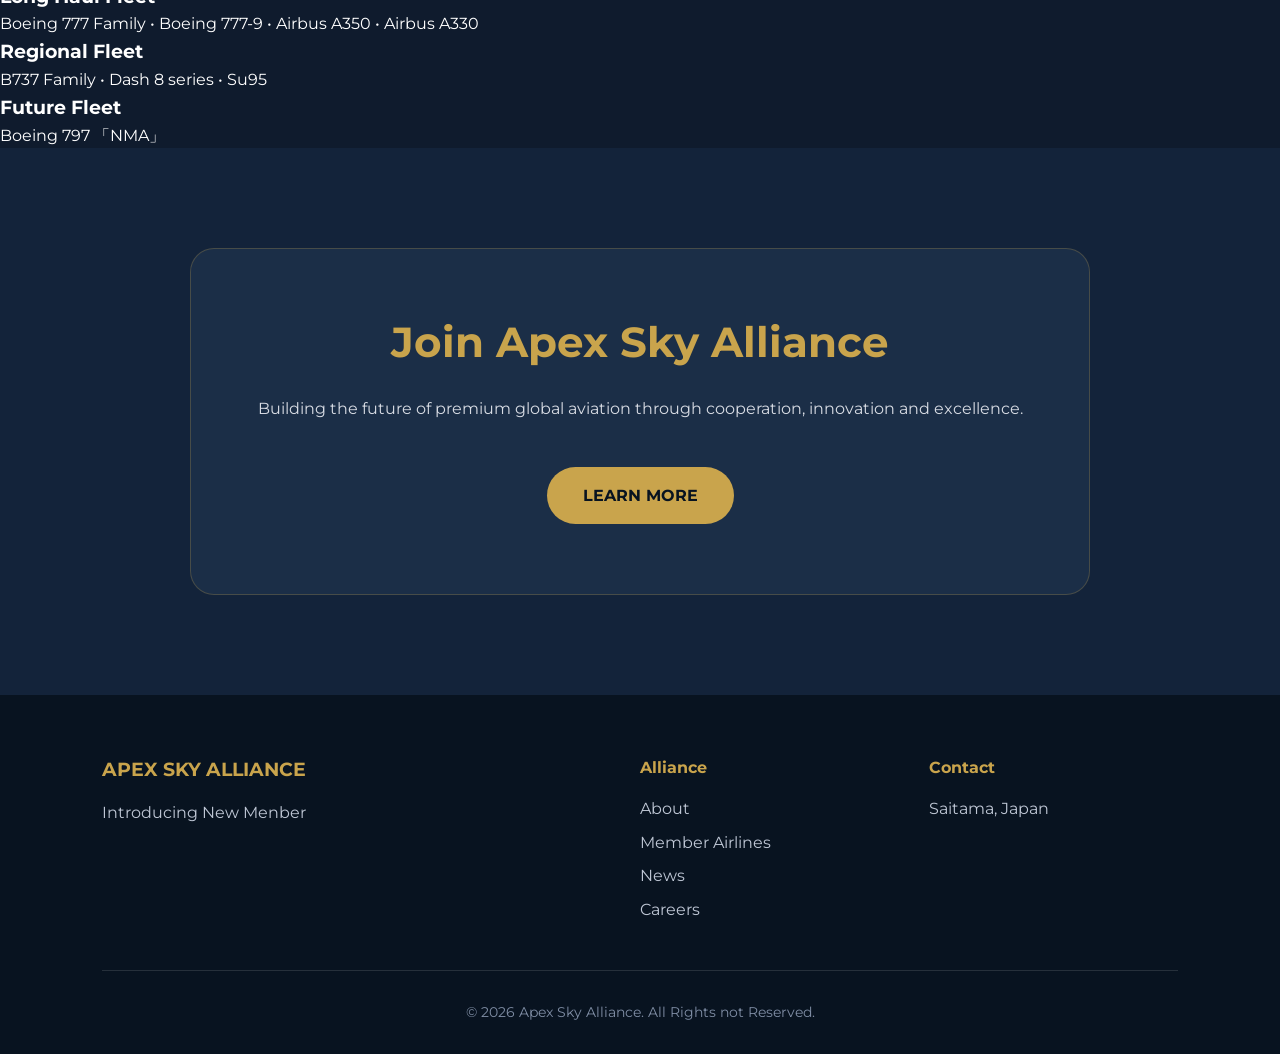
==== commit bec3a809: "Update header for Continental Europe section" ====
--- a/index.html
+++ b/index.html
@@ -138,7 +138,7 @@
   
 
   <div class="member-card future">
-<h3>🇩🇪 Continental Europe</h3>
+<h3> 🇫🇷🇩🇪🇬🇧🇳🇱 🇧🇪 🇨🇭 🇦🇹 🇮🇪 🇱🇺 🇮🇹 🇪🇸 🇵🇹 🇬🇷 🇻🇦 🇸🇲 🇲🇨 🇲🇹 🇦🇩 🇨🇾 🇭🇷 🇸🇮 🇧🇦 🇷🇸 🇲🇪 🇲🇰 🇩🇰 🇸🇪 🇳🇴 🇫🇮 🇮🇸 🇪🇪 🇱🇻 🇱🇹 🇵🇱 🇨🇿 🇸🇰 🇭🇺 🇷🇴 🇧🇬 🇦🇱 🇺🇦 🇷🇺 🇧🇾 🇲🇩 🇰🇿 🇺🇿 🇰🇬 🇹🇯 🇹🇲 🇦🇿 🇦🇲 🇬🇪 🇹🇷 🇽🇰Continental Europe</h3>
 <p>Future Member</p>
 </div>
 </div>
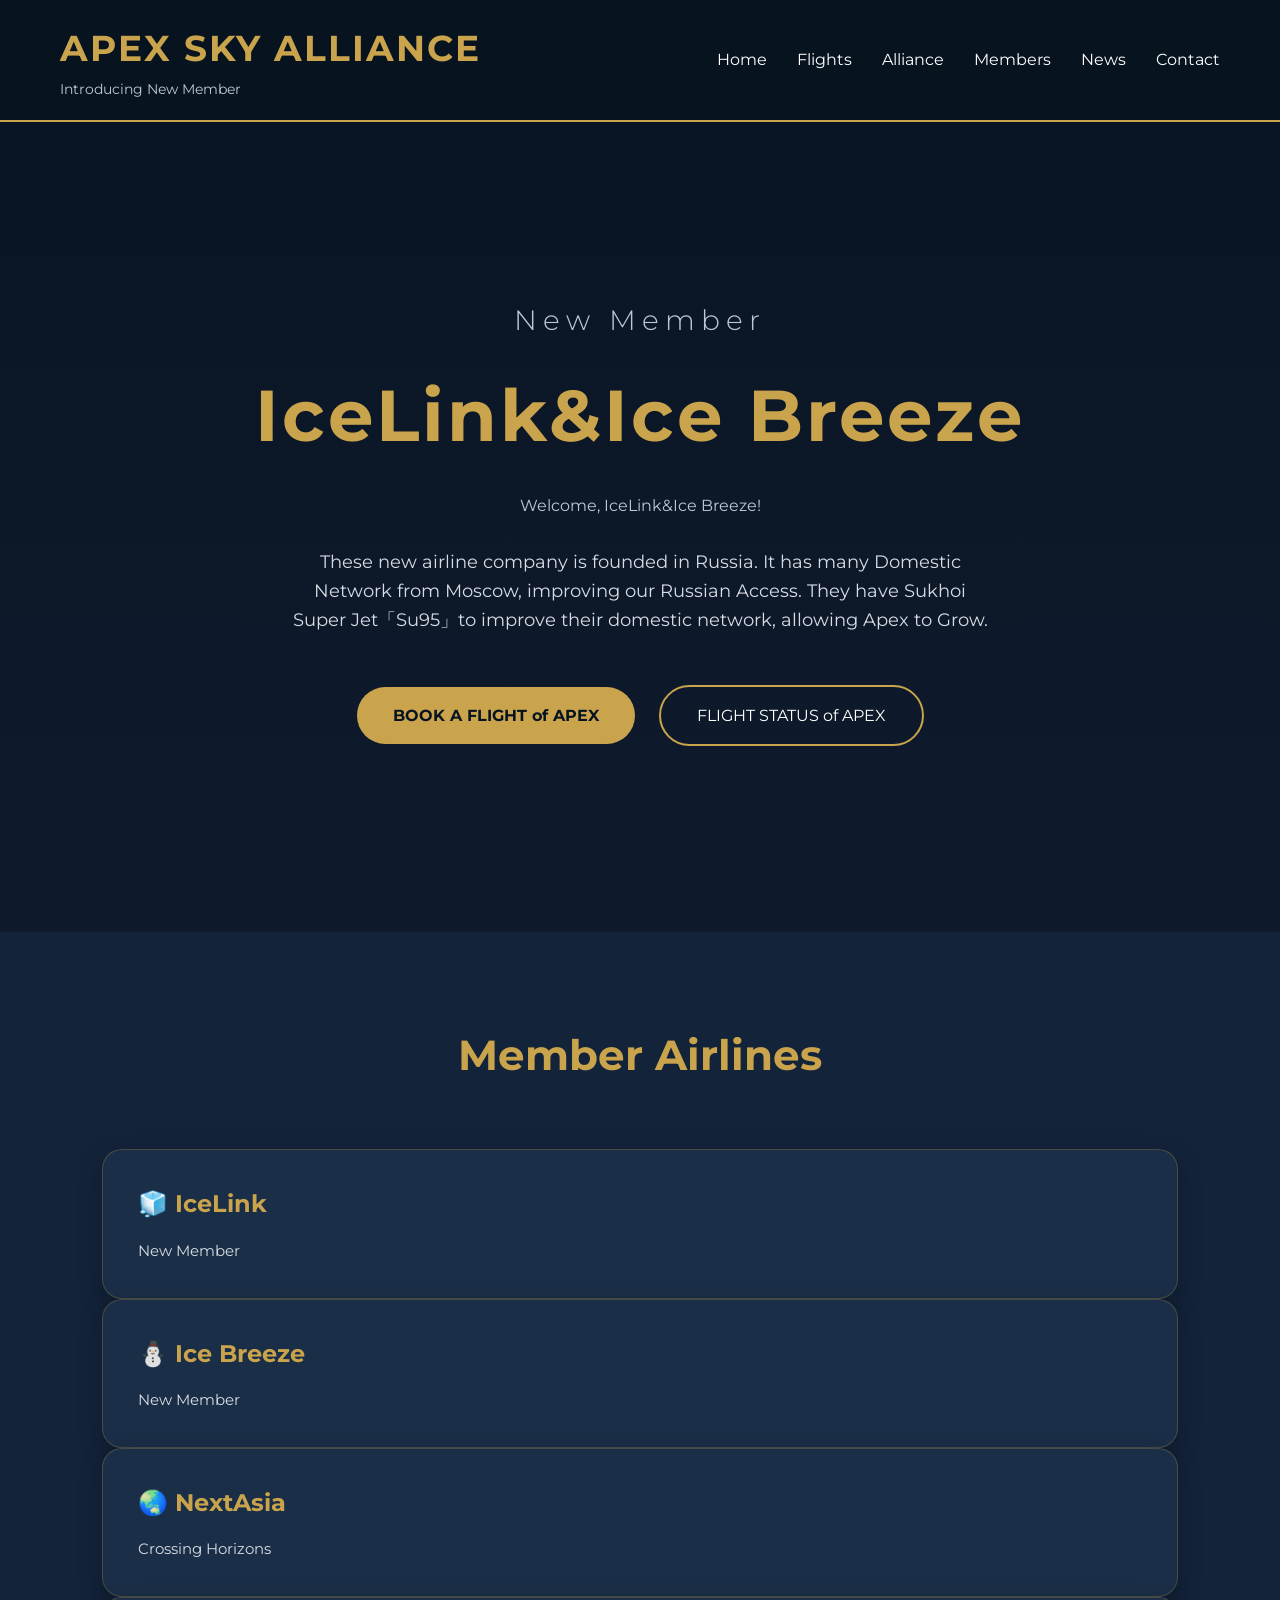
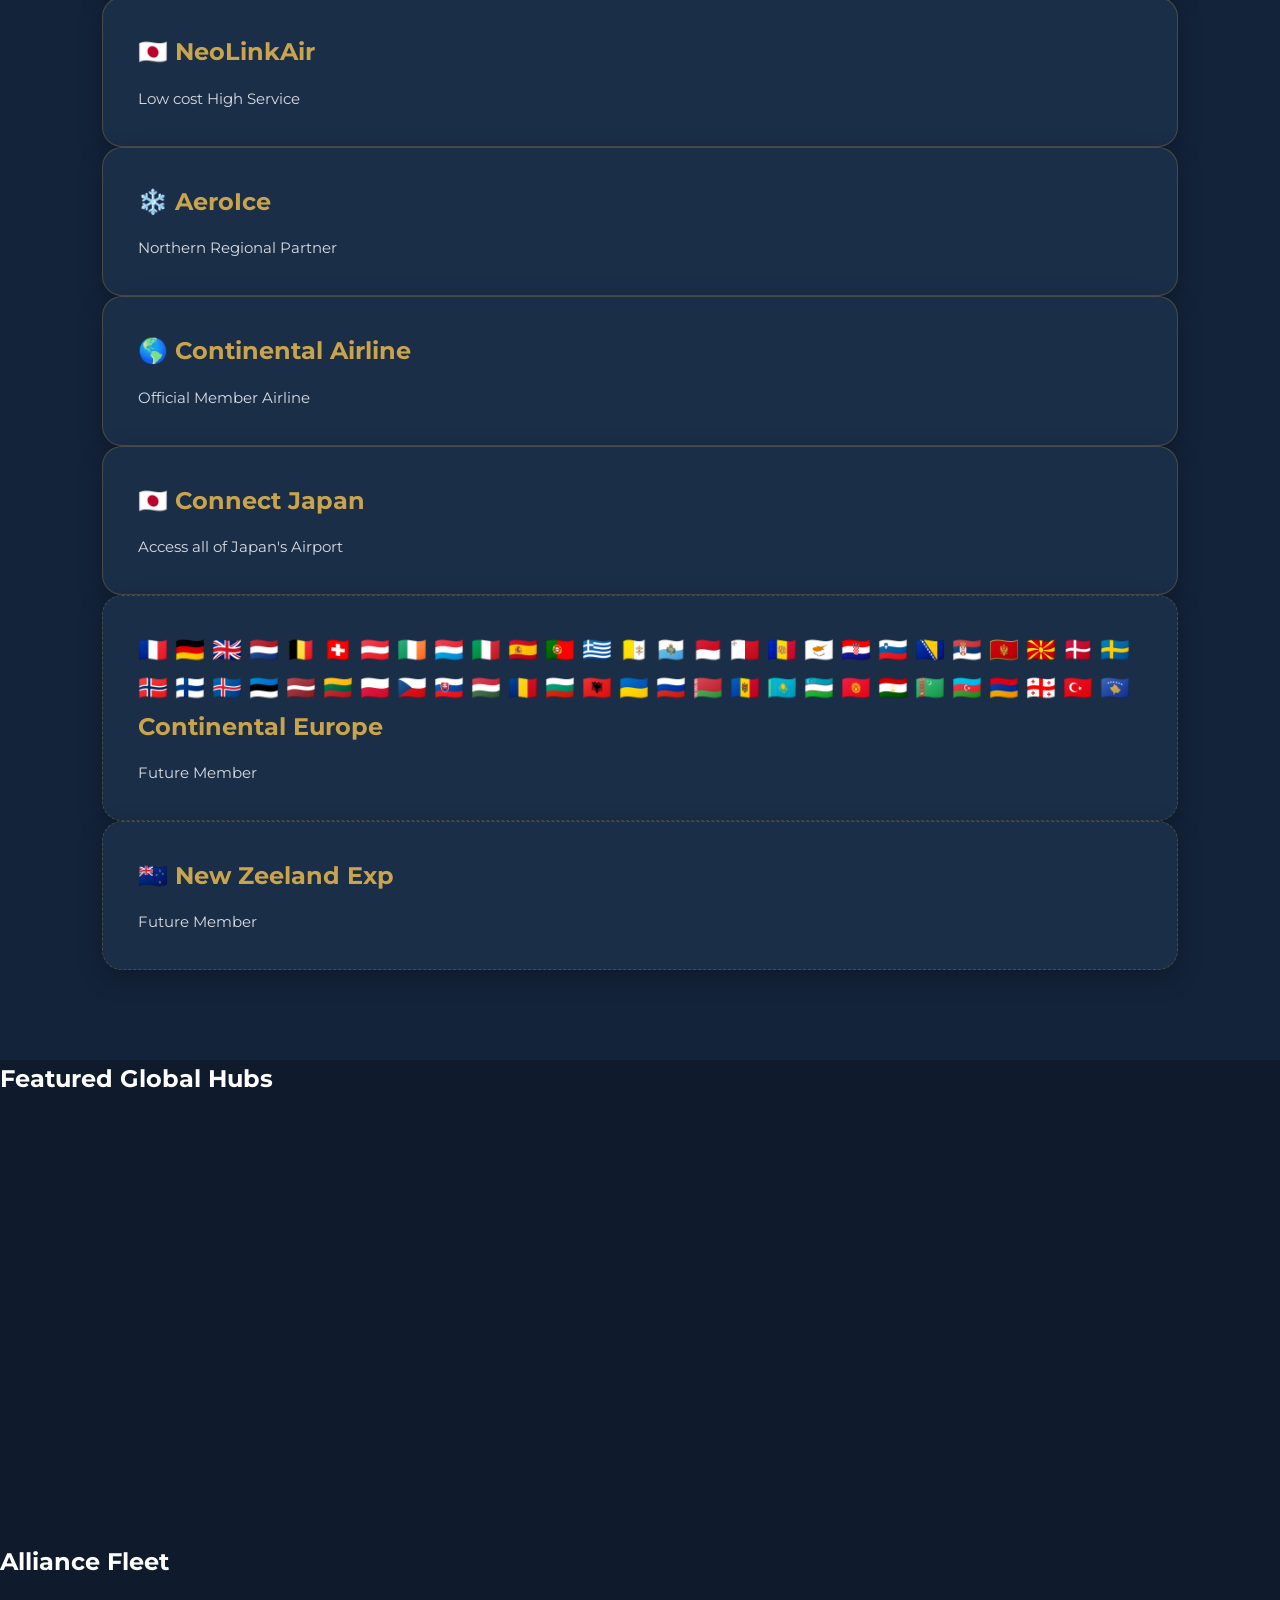
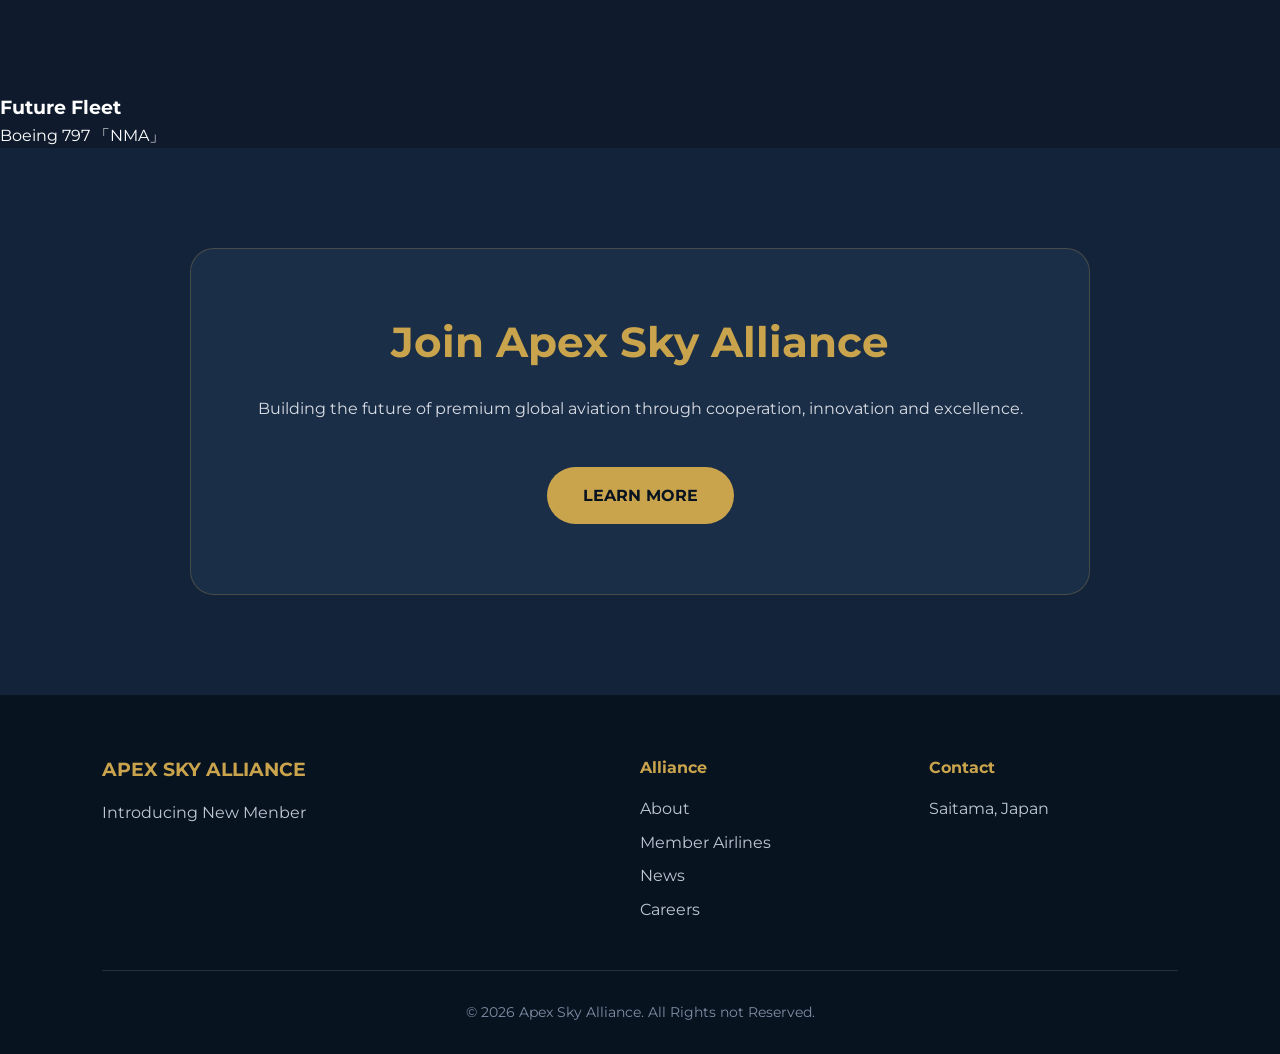
==== commit be670021: "Update index.html" ====
--- a/index.html
+++ b/index.html
@@ -138,7 +138,7 @@
   
 
   <div class="member-card future">
-<h3> 🇫🇷🇩🇪🇬🇧🇳🇱 🇧🇪 🇨🇭 🇦🇹 🇮🇪 🇱🇺 🇮🇹 🇪🇸 🇵🇹 🇬🇷 🇻🇦 🇸🇲 🇲🇨 🇲🇹 🇦🇩 🇨🇾 🇭🇷 🇸🇮 🇧🇦 🇷🇸 🇲🇪 🇲🇰 🇩🇰 🇸🇪 🇳🇴 🇫🇮 🇮🇸 🇪🇪 🇱🇻 🇱🇹 🇵🇱 🇨🇿 🇸🇰 🇭🇺 🇷🇴 🇧🇬 🇦🇱 🇺🇦 🇷🇺 🇧🇾 🇲🇩 🇰🇿 🇺🇿 🇰🇬 🇹🇯 🇹🇲 🇦🇿 🇦🇲 🇬🇪 🇹🇷 🇽🇰Continental Europe</h3>
+<h3> 🇫🇷 🇩🇪 🇬🇧 🇳🇱 🇧🇪 🇨🇭 🇦🇹 🇮🇪 🇱🇺 🇮🇹 🇪🇸 🇵🇹 🇬🇷 🇻🇦 🇸🇲 🇲🇨 🇲🇹 🇦🇩 🇨🇾 🇭🇷 🇸🇮 🇧🇦 🇷🇸 🇲🇪 🇲🇰 🇩🇰 🇸🇪 🇳🇴 🇫🇮 🇮🇸 🇪🇪 🇱🇻 🇱🇹 🇵🇱 🇨🇿 🇸🇰 🇭🇺 🇷🇴 🇧🇬 🇦🇱 🇺🇦 🇷🇺 🇧🇾 🇲🇩 🇰🇿 🇺🇿 🇰🇬 🇹🇯 🇹🇲 🇦🇿 🇦🇲 🇬🇪 🇹🇷 🇽🇰Continental Europe</h3>
 <p>Future Member</p>
 </div>
 </div>
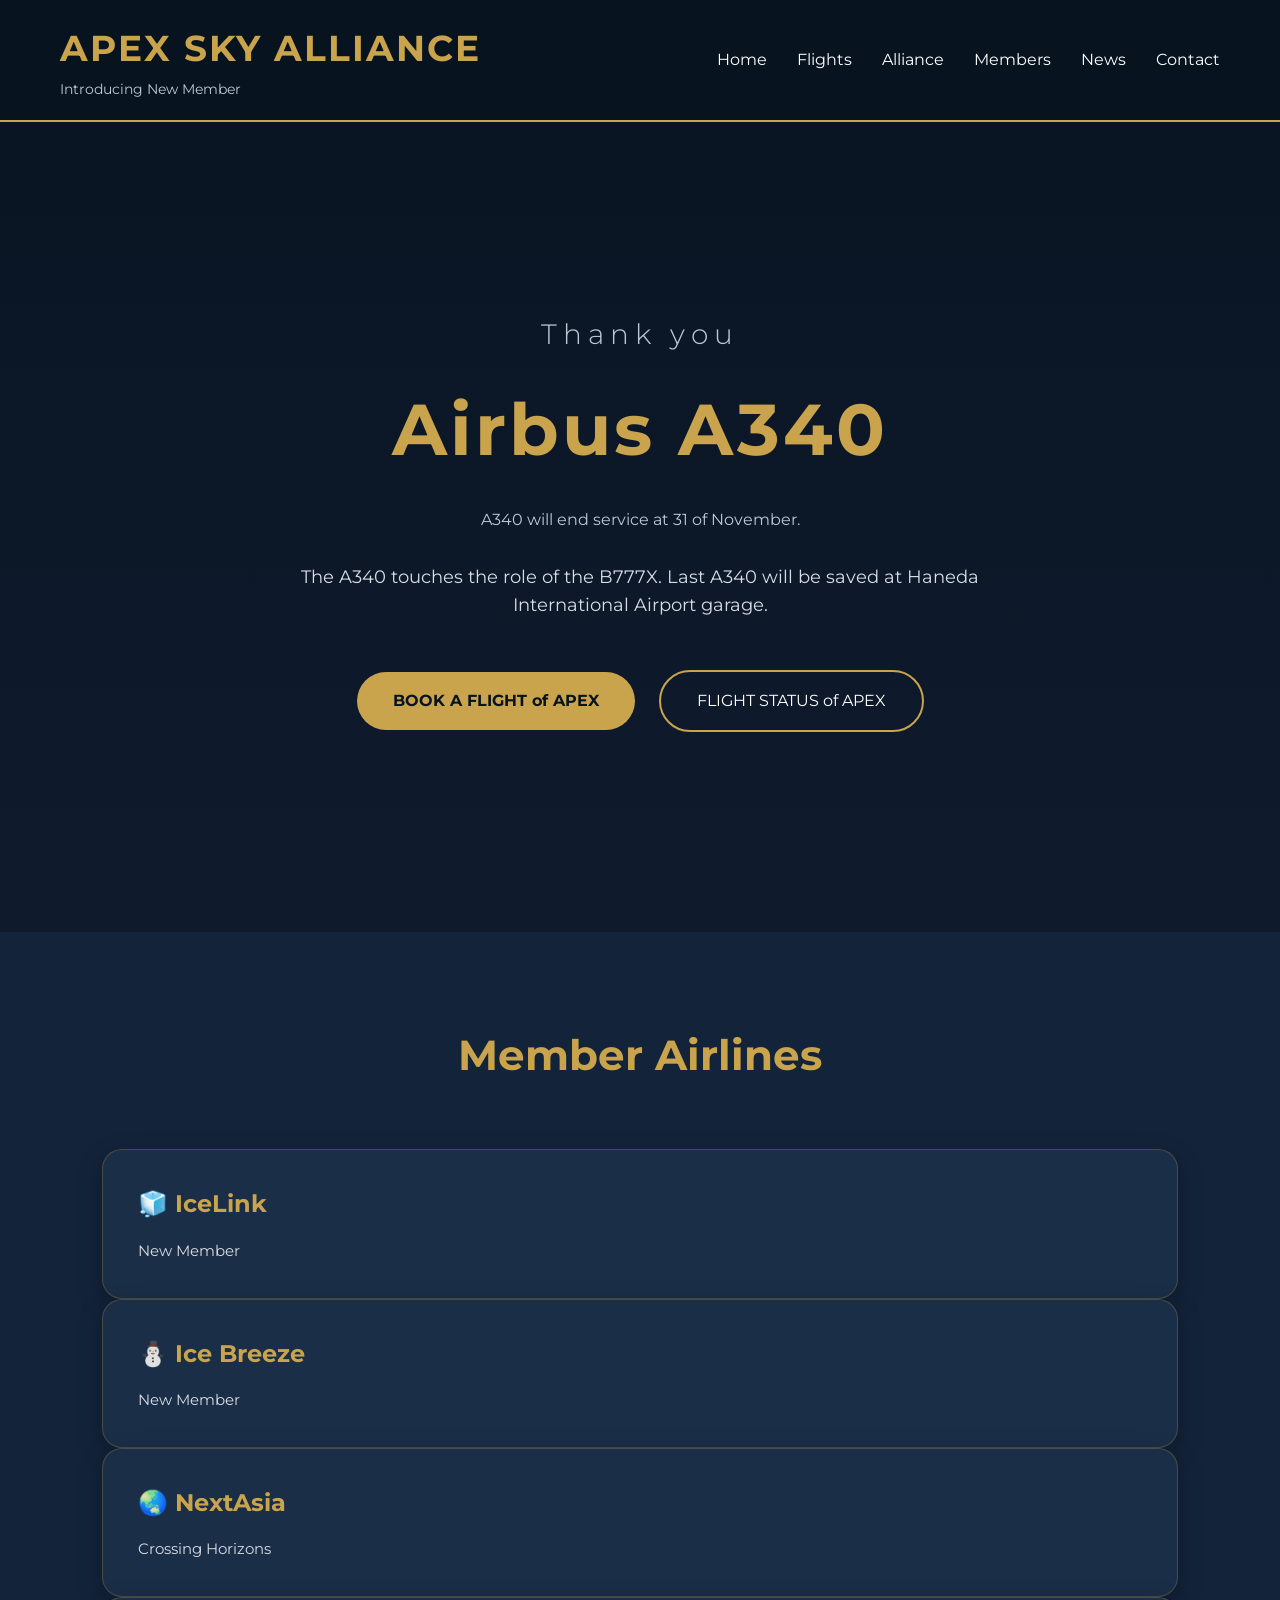
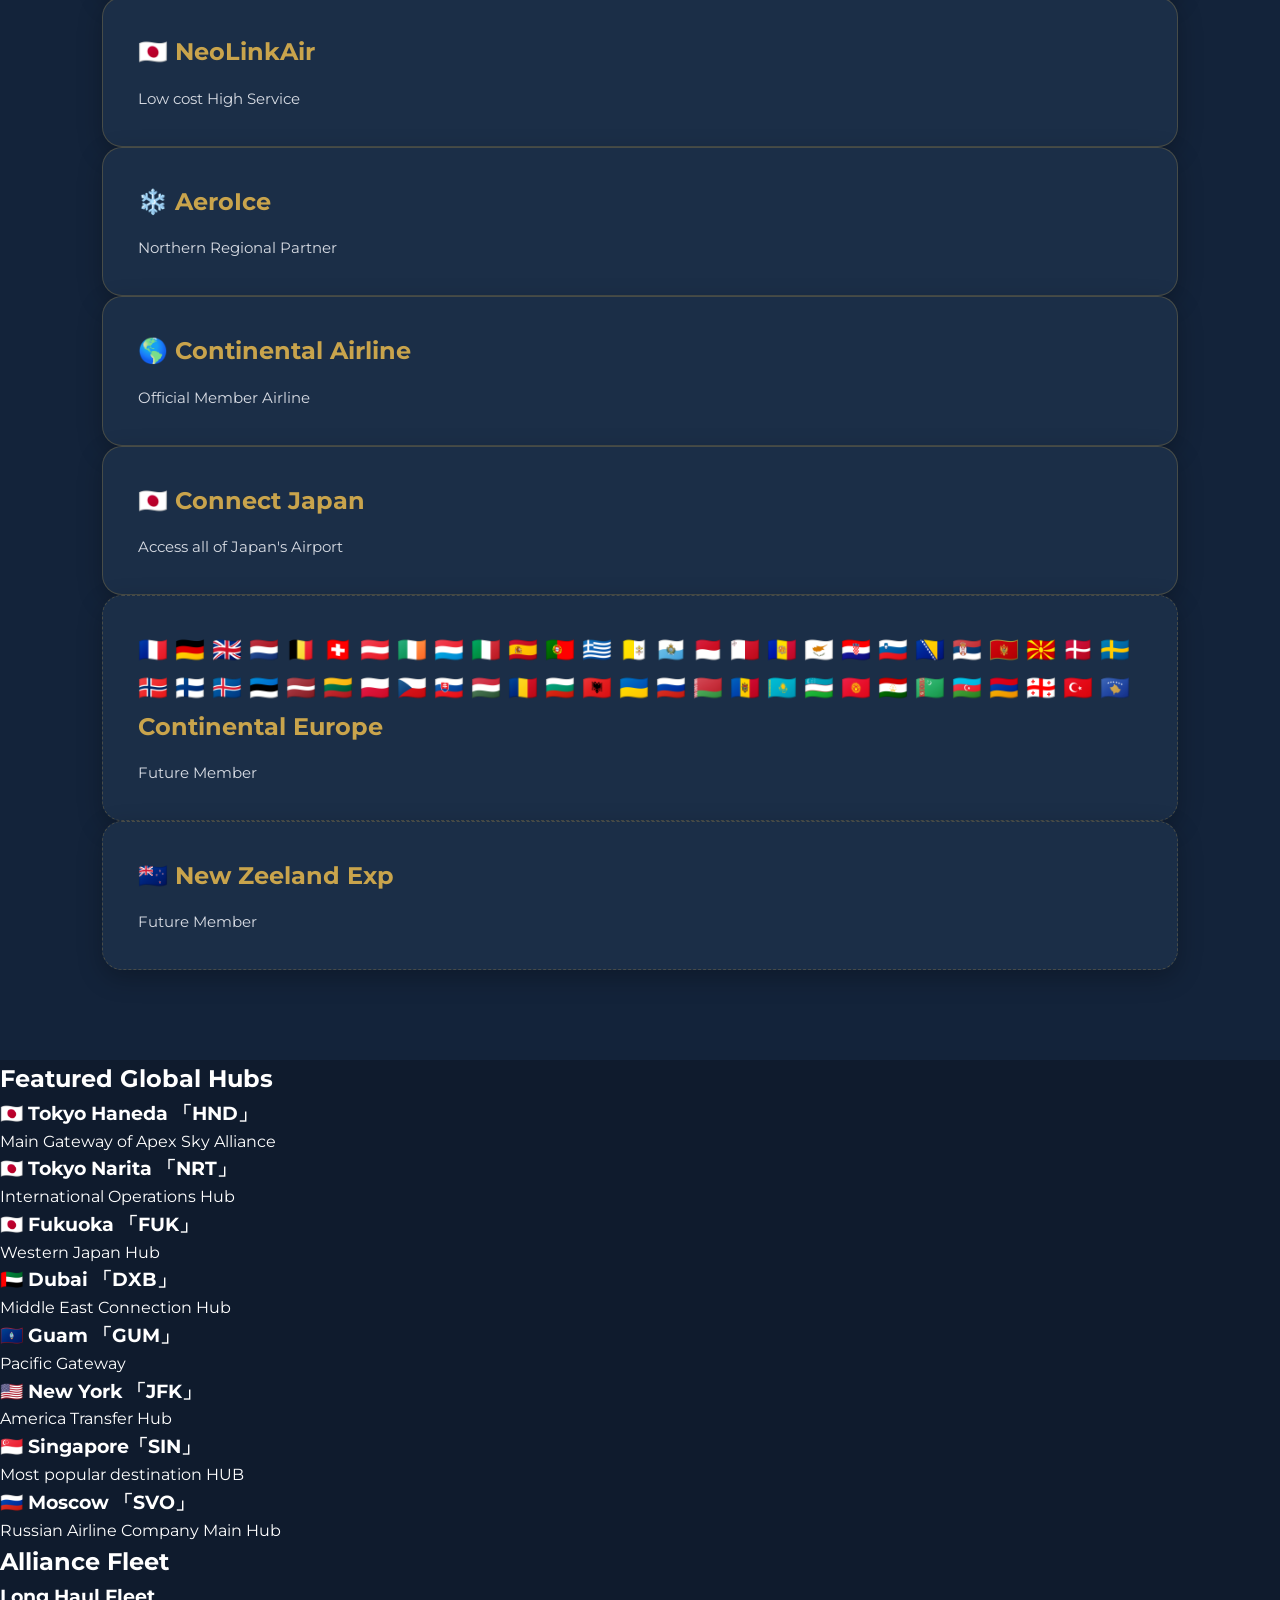
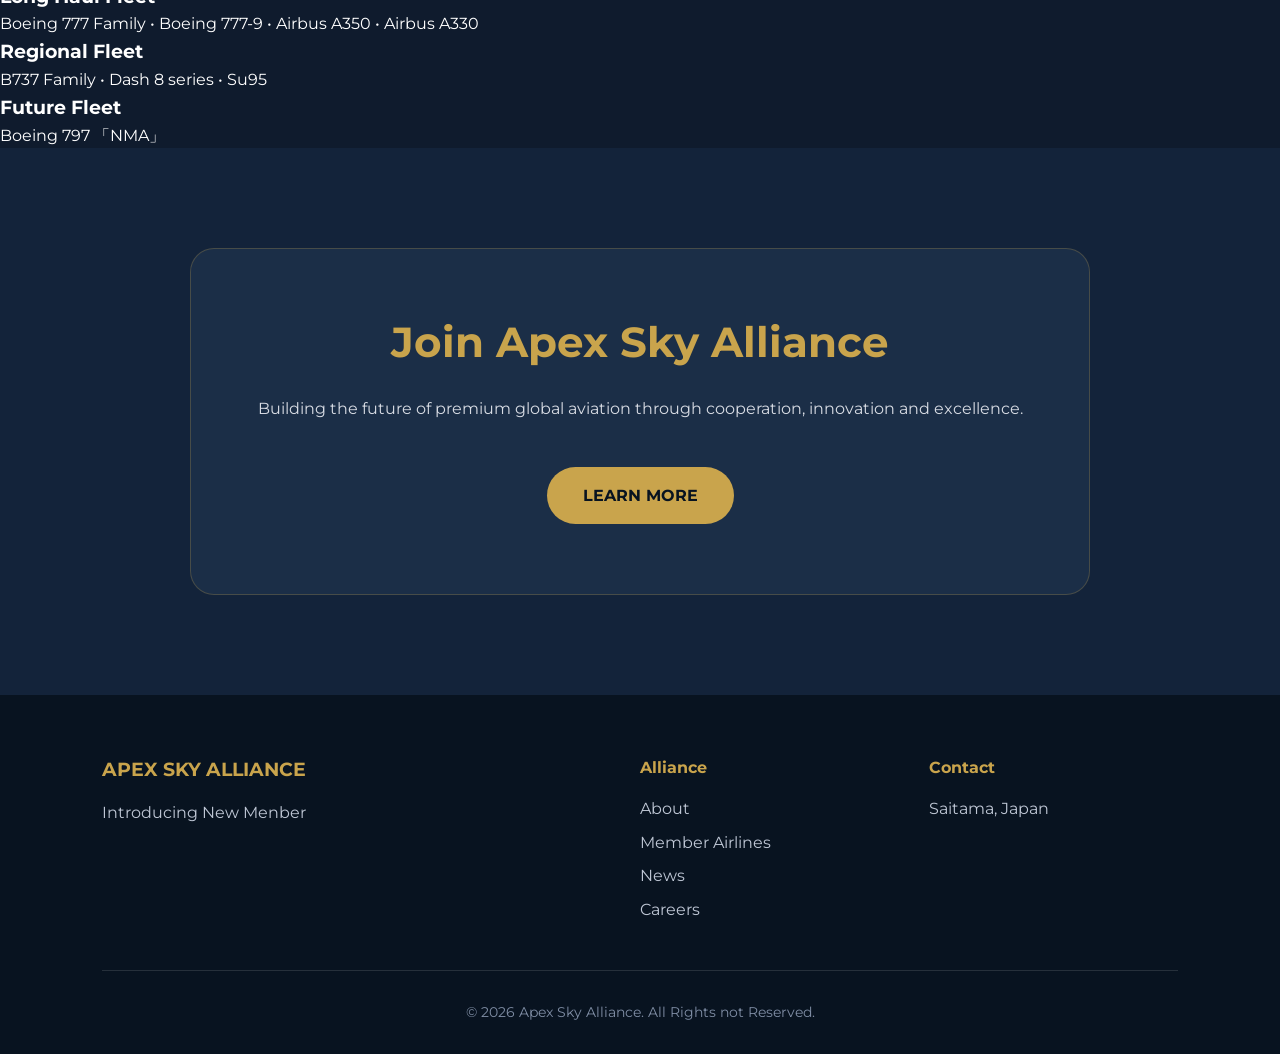
==== commit b2eb9c01: "Update hero section content in index.html Thank you A340" ====
--- a/index.html
+++ b/index.html
@@ -56,20 +56,20 @@
 
 <div class="hero-content">
 
-<h2>New Member</h2>
-
-<h1>IceLink&Ice Breeze</h1>
+<h2>Thank you</h2>
+
+<h1>Airbus A340</h1>
 
 <p class="subtitle">
 
-Welcome, IceLink&Ice Breeze!
+A340 will end service at 31 of November.
 
 </p>
 
 <p class="description">
 
-These new airline company is founded in Russia. It has many Domestic Network from Moscow, improving our Russian Access.
-They have Sukhoi Super Jet「Su95」to improve their domestic network, allowing Apex to Grow.
+The A340 touches the role of the B777X.
+Last A340 will be saved at Haneda International Airport garage.
 
 
 
